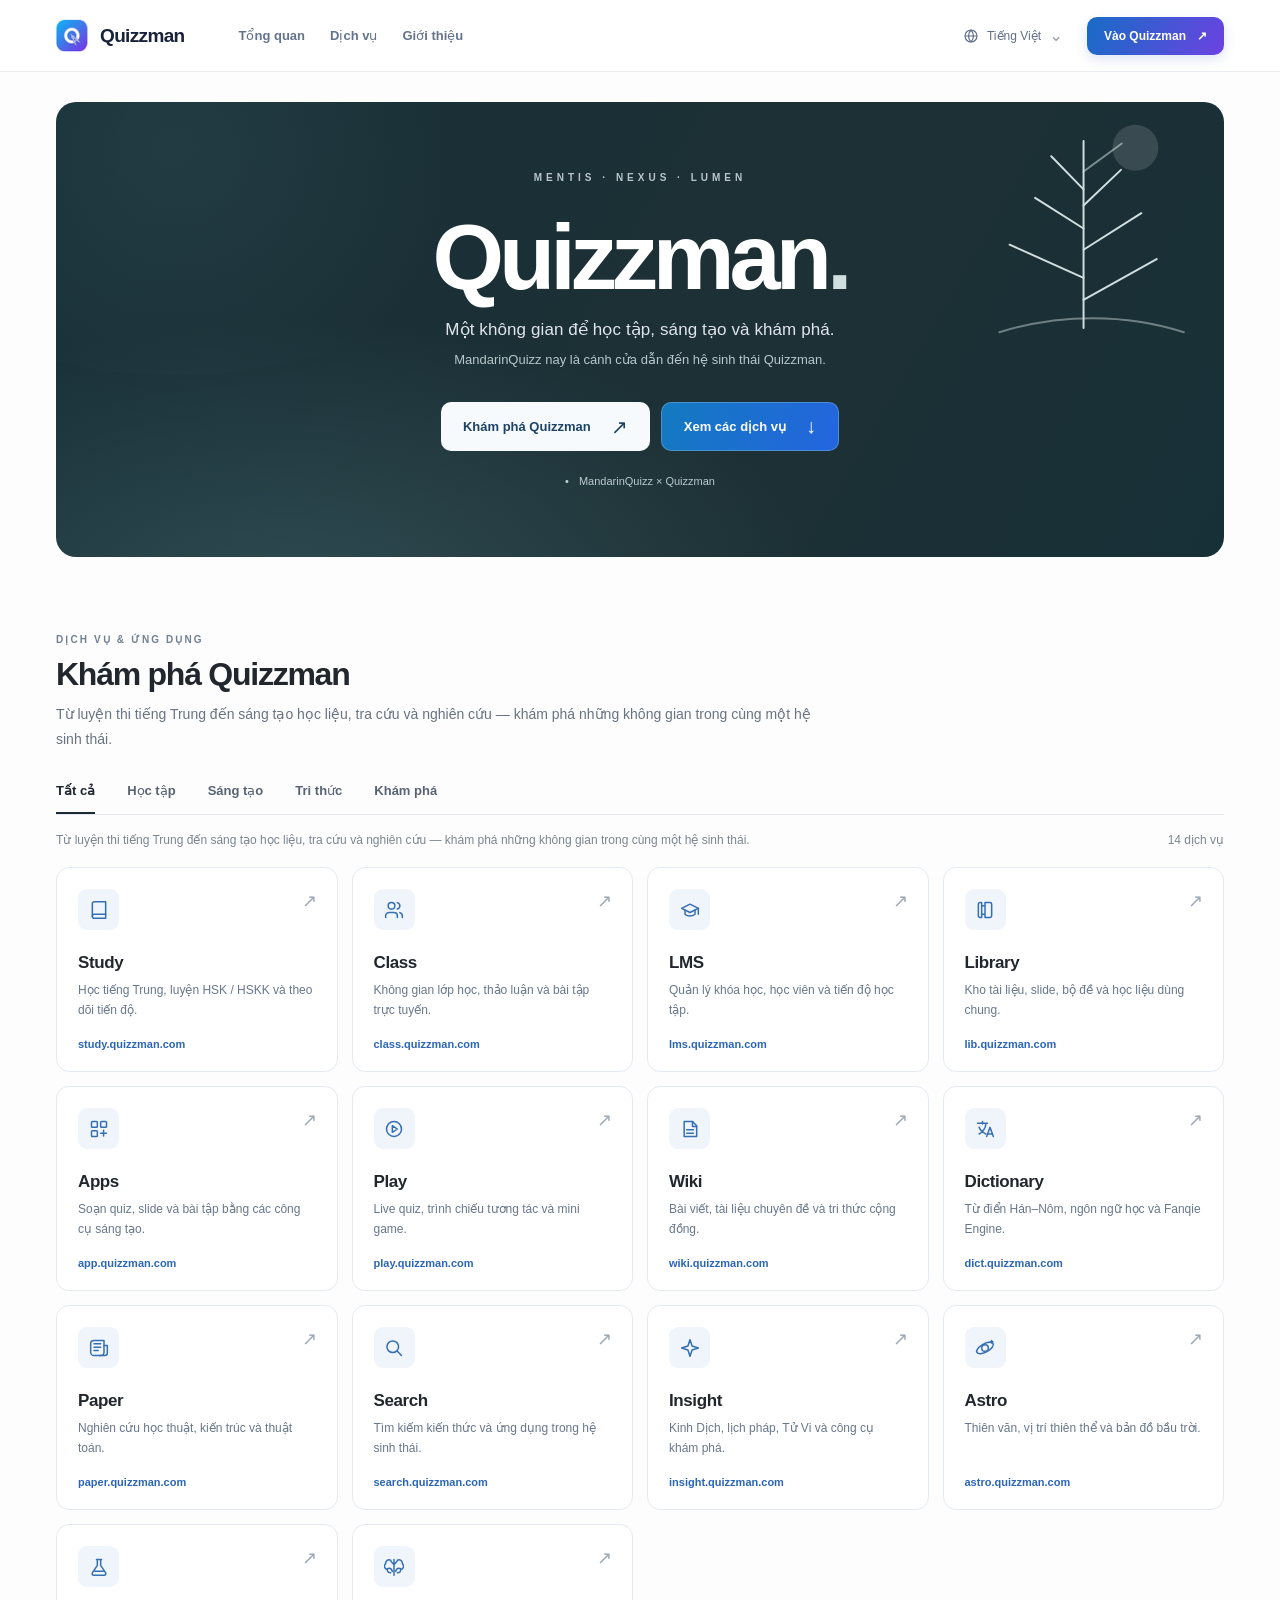
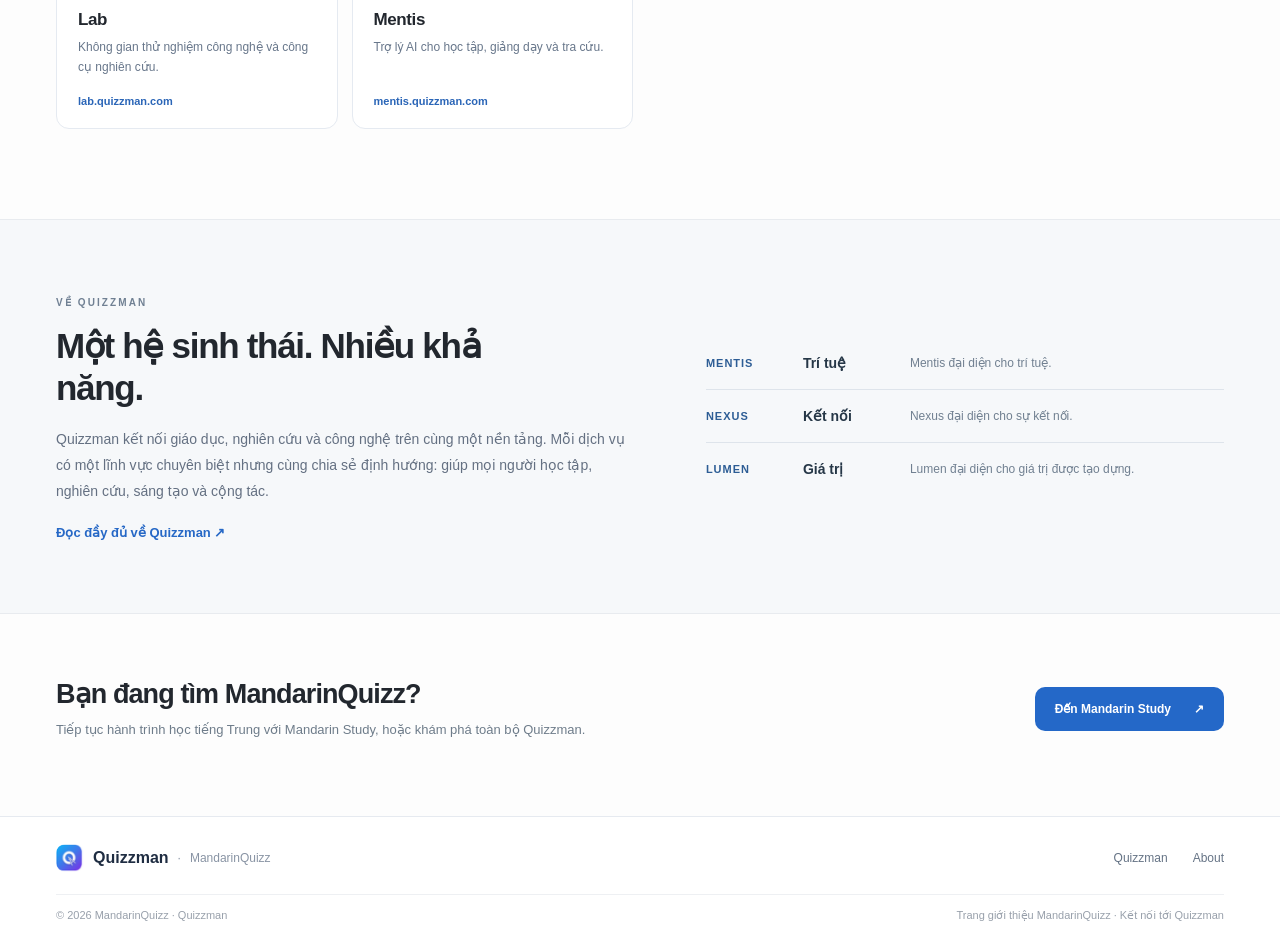
==== index.html @ b606c8c5 "Initial commit: MandarinQuizz portal source" ====
<!doctype html>
<html lang="vi">
<head>
<meta charset="utf-8">
<meta name="viewport" content="width=device-width,initial-scale=1">
<meta name="theme-color" content="#ffffff">
<title>MandarinQuizz — Quizzman | Khám phá Quizzman</title><meta name="description" content="Khám phá Quizzman: hệ sinh thái công nghệ giáo dục, học tiếng Trung, sáng tạo học liệu, công cụ lớp học và nghiên cứu tri thức.">
<link rel="canonical" href="https://mandarinquizz.com/">
<link rel="alternate" hreflang="vi" href="https://mandarinquizz.com/">
<link rel="alternate" hreflang="en" href="https://mandarinquizz.com/en/">
<link rel="alternate" hreflang="zh-CN" href="https://mandarinquizz.com/zh-cn/">
<link rel="alternate" hreflang="zh-TW" href="https://mandarinquizz.com/zh-tw/">
<link rel="alternate" hreflang="ja" href="https://mandarinquizz.com/ja/">
<link rel="alternate" hreflang="ko" href="https://mandarinquizz.com/ko/">
<link rel="alternate" hreflang="x-default" href="https://mandarinquizz.com/">
<link rel="icon" href="/assets/quizzman-logo.png" type="image/png"><link rel="apple-touch-icon" href="/assets/quizzman-logo.png">
<link rel="stylesheet" href="/assets/style.css">
<meta property="og:type" content="website"><meta property="og:site_name" content="MandarinQuizz"><meta property="og:title" content="MandarinQuizz — Quizzman | Khám phá Quizzman"><meta property="og:description" content="Khám phá Quizzman: hệ sinh thái công nghệ giáo dục, học tiếng Trung, sáng tạo học liệu, công cụ lớp học và nghiên cứu tri thức."><meta property="og:url" content="https://mandarinquizz.com/"><meta property="og:image" content="https://mandarinquizz.com/assets/og-cover.png"><meta name="twitter:card" content="summary_large_image">
<script type="application/ld+json">{"@context":"https://schema.org","@type":"WebPage","name":"MandarinQuizz — Quizzman | Khám phá Quizzman","description":"Khám phá Quizzman: hệ sinh thái công nghệ giáo dục, học tiếng Trung, sáng tạo học liệu, công cụ lớp học và nghiên cứu tri thức.","url":"https://mandarinquizz.com/","about":{"@type":"Organization","name":"Quizzman","url":"https://quizzman.com/"}}</script>
</head>
<body id="top">
<a class="skip" href="#main">Chuyển đến nội dung</a>
<header class="site-header"><div class="container navrow">
<a class="brand" href="https://quizzman.com/" aria-label="Quizzman"><img src="/assets/quizzman-logo.png" width="34" height="34" alt=""><strong>Quizzman</strong></a>
<nav class="main-nav" aria-label="Primary"><a href="#top">Tổng quan</a><a href="#services">Dịch vụ</a><a href="#about">Giới thiệu</a></nav>
<div class="navtools"><details class="language"><summary aria-label="Chọn ngôn ngữ"><svg viewBox="0 0 24 24" width="16" height="16" fill="none" stroke="currentColor" stroke-width="1.8" aria-hidden="true"><circle cx="12" cy="12" r="9"/><path d="M3 12h18M12 3c5 5 5 13 0 18M12 3c-5 5-5 13 0 18"/></svg><span>Tiếng Việt</span><i>⌄</i></summary><div class="language-menu"><a href="/" lang="vi" aria-current="page">Tiếng Việt</a><a href="/en/" lang="en">English</a><a href="/zh-cn/" lang="zh-CN">简体中文</a><a href="/zh-tw/" lang="zh-TW">繁體中文</a><a href="/ja/" lang="ja">日本語</a><a href="/ko/" lang="ko">한국어</a></div></details>
<a class="nav-cta" href="https://quizzman.com/">Vào Quizzman <span aria-hidden="true">↗</span></a></div></div></header>
<main id="main"><div class="container"><section class="hero" aria-labelledby="hero-title">
<svg class="tree" viewBox="0 0 250 300" fill="none" xmlns="http://www.w3.org/2000/svg" aria-hidden="true"><circle cx="179" cy="35" r="27" fill="white" fill-opacity=".14"/><g stroke="#d9e6e7" stroke-width="2.3" stroke-linecap="round" stroke-linejoin="round"><path d="M118 247V27"/><path d="M118 84 80 45M118 103 162 61M118 130 61 94M118 155 186 112M118 188 31 149M118 214 204 166"/><path d="M118 63 163 30" opacity=".55"/><path d="M19 252c71-22 149-22 217 0" opacity=".46"/></g></svg><div class="hero-center"><div class="hero-kicker">MENTIS · NEXUS · LUMEN</div><h1 id="hero-title">Quizzman<span>.</span></h1><p class="hero-lead">Một không gian để học tập, sáng tạo và khám phá.</p><p class="hero-origin">MandarinQuizz nay là cánh cửa dẫn đến hệ sinh thái Quizzman.</p><div class="hero-actions"><a class="hero-button hero-button-light" href="https://quizzman.com/">Khám phá Quizzman <span>↗</span></a><a class="hero-button hero-button-blue" href="#services">Xem các dịch vụ <span>↓</span></a></div><div class="hero-caption"><span>•</span> MandarinQuizz × Quizzman</div></div></section></div>
<section class="services-section container" id="services"><div class="section-heading"><span class="overline">DỊCH VỤ &amp; ỨNG DỤNG</span><h2>Khám phá Quizzman</h2><p>Từ luyện thi tiếng Trung đến sáng tạo học liệu, tra cứu và nghiên cứu — khám phá những không gian trong cùng một hệ sinh thái.</p></div><div class="filterbar" role="group" aria-label="Filter services"><button type="button" class="filter" data-filter="-1" aria-pressed="true">Tất cả</button><button type="button" class="filter" data-filter="0" aria-pressed="false">Học tập</button><button type="button" class="filter" data-filter="1" aria-pressed="false">Sáng tạo</button><button type="button" class="filter" data-filter="2" aria-pressed="false">Tri thức</button><button type="button" class="filter" data-filter="3" aria-pressed="false">Khám phá</button></div><div class="service-meta"><span id="filter-note">Từ luyện thi tiếng Trung đến sáng tạo học liệu, tra cứu và nghiên cứu — khám phá những không gian trong cùng một hệ sinh thái.</span><span id="service-count">14 dịch vụ</span></div><div class="service-grid"><a class="service-card" data-group="0" href="https://study.quizzman.com/" target="_blank" rel="noopener noreferrer"><span class="card-icon"><svg viewBox="0 0 24 24" fill="none" stroke="currentColor" stroke-width="1.8" stroke-linecap="round" stroke-linejoin="round" aria-hidden="true"><path d="M4 19.5A2.5 2.5 0 016.5 17H20"/><path d="M6.5 2H20v20H6.5A2.5 2.5 0 014 19.5v-15A2.5 2.5 0 016.5 2z"/></svg></span><span class="card-arrow" aria-hidden="true">↗</span><strong>Study</strong><p>Học tiếng Trung, luyện HSK / HSKK và theo dõi tiến độ.</p><span class="card-domain">study.quizzman.com</span></a><a class="service-card" data-group="0" href="https://class.quizzman.com/" target="_blank" rel="noopener noreferrer"><span class="card-icon"><svg viewBox="0 0 24 24" fill="none" stroke="currentColor" stroke-width="1.8" stroke-linecap="round" stroke-linejoin="round" aria-hidden="true"><path d="M16 21v-2a4 4 0 00-4-4H6a4 4 0 00-4 4v2"/><circle cx="9" cy="7" r="4"/><path d="M22 21v-2a4 4 0 00-3-3.87M16 3.13a4 4 0 010 7.75"/></svg></span><span class="card-arrow" aria-hidden="true">↗</span><strong>Class</strong><p>Không gian lớp học, thảo luận và bài tập trực tuyến.</p><span class="card-domain">class.quizzman.com</span></a><a class="service-card" data-group="0" href="https://lms.quizzman.com/" target="_blank" rel="noopener noreferrer"><span class="card-icon"><svg viewBox="0 0 24 24" fill="none" stroke="currentColor" stroke-width="1.8" stroke-linecap="round" stroke-linejoin="round" aria-hidden="true"><path d="m2 10 10-5 10 5-10 5-10-5z"/><path d="M6 12v5c3 3 9 3 12 0v-5M22 10v7"/></svg></span><span class="card-arrow" aria-hidden="true">↗</span><strong>LMS</strong><p>Quản lý khóa học, học viên và tiến độ học tập.</p><span class="card-domain">lms.quizzman.com</span></a><a class="service-card" data-group="0" href="https://lib.quizzman.com/" target="_blank" rel="noopener noreferrer"><span class="card-icon"><svg viewBox="0 0 24 24" fill="none" stroke="currentColor" stroke-width="1.8" stroke-linecap="round" stroke-linejoin="round" aria-hidden="true"><path d="M4 19V5a2 2 0 012-2h2v18H6a2 2 0 01-2-2zM12 3h6a2 2 0 012 2v14a2 2 0 01-2 2h-6V3zM8 7h4M8 17h4"/></svg></span><span class="card-arrow" aria-hidden="true">↗</span><strong>Library</strong><p>Kho tài liệu, slide, bộ đề và học liệu dùng chung.</p><span class="card-domain">lib.quizzman.com</span></a><a class="service-card" data-group="1" href="https://app.quizzman.com/" target="_blank" rel="noopener noreferrer"><span class="card-icon"><svg viewBox="0 0 24 24" fill="none" stroke="currentColor" stroke-width="1.8" stroke-linecap="round" stroke-linejoin="round" aria-hidden="true"><rect x="3" y="3" width="7" height="7" rx="1"/><rect x="14" y="3" width="7" height="7" rx="1"/><rect x="3" y="14" width="7" height="7" rx="1"/><path d="M14 17h7m-3.5-3.5v7"/></svg></span><span class="card-arrow" aria-hidden="true">↗</span><strong>Apps</strong><p>Soạn quiz, slide và bài tập bằng các công cụ sáng tạo.</p><span class="card-domain">app.quizzman.com</span></a><a class="service-card" data-group="1" href="https://play.quizzman.com/" target="_blank" rel="noopener noreferrer"><span class="card-icon"><svg viewBox="0 0 24 24" fill="none" stroke="currentColor" stroke-width="1.8" stroke-linecap="round" stroke-linejoin="round" aria-hidden="true"><circle cx="12" cy="12" r="9"/><path d="m10 8 6 4-6 4V8z"/></svg></span><span class="card-arrow" aria-hidden="true">↗</span><strong>Play</strong><p>Live quiz, trình chiếu tương tác và mini game.</p><span class="card-domain">play.quizzman.com</span></a><a class="service-card" data-group="2" href="https://wiki.quizzman.com/" target="_blank" rel="noopener noreferrer"><span class="card-icon"><svg viewBox="0 0 24 24" fill="none" stroke="currentColor" stroke-width="1.8" stroke-linecap="round" stroke-linejoin="round" aria-hidden="true"><path d="M5 3h10l5 5v13H5z"/><path d="M15 3v6h5M8 13h8M8 17h8"/></svg></span><span class="card-arrow" aria-hidden="true">↗</span><strong>Wiki</strong><p>Bài viết, tài liệu chuyên đề và tri thức cộng đồng.</p><span class="card-domain">wiki.quizzman.com</span></a><a class="service-card" data-group="2" href="https://dict.quizzman.com/" target="_blank" rel="noopener noreferrer"><span class="card-icon"><svg viewBox="0 0 24 24" fill="none" stroke="currentColor" stroke-width="1.8" stroke-linecap="round" stroke-linejoin="round" aria-hidden="true"><path d="M3 5h12M9 3v3m4 0c-.4 5-3 9-8 12M5 10c1 3 4 6 8 8M14 21l4-11 4 11m-7-3h6"/></svg></span><span class="card-arrow" aria-hidden="true">↗</span><strong>Dictionary</strong><p>Từ điển Hán–Nôm, ngôn ngữ học và Fanqie Engine.</p><span class="card-domain">dict.quizzman.com</span></a><a class="service-card" data-group="2" href="https://paper.quizzman.com/" target="_blank" rel="noopener noreferrer"><span class="card-icon"><svg viewBox="0 0 24 24" fill="none" stroke="currentColor" stroke-width="1.8" stroke-linecap="round" stroke-linejoin="round" aria-hidden="true"><path d="M6 3h12v14a4 4 0 01-4 4H6a4 4 0 01-4-4V7a4 4 0 014-4z"/><path d="M6 7h8M6 11h8M6 15h5M18 9h4v9a3 3 0 01-3 3h-6"/></svg></span><span class="card-arrow" aria-hidden="true">↗</span><strong>Paper</strong><p>Nghiên cứu học thuật, kiến trúc và thuật toán.</p><span class="card-domain">paper.quizzman.com</span></a><a class="service-card" data-group="2" href="https://search.quizzman.com/" target="_blank" rel="noopener noreferrer"><span class="card-icon"><svg viewBox="0 0 24 24" fill="none" stroke="currentColor" stroke-width="1.8" stroke-linecap="round" stroke-linejoin="round" aria-hidden="true"><circle cx="10.5" cy="10.5" r="7"/><path d="m16 16 5 5"/></svg></span><span class="card-arrow" aria-hidden="true">↗</span><strong>Search</strong><p>Tìm kiếm kiến thức và ứng dụng trong hệ sinh thái.</p><span class="card-domain">search.quizzman.com</span></a><a class="service-card" data-group="3" href="https://insight.quizzman.com/" target="_blank" rel="noopener noreferrer"><span class="card-icon"><svg viewBox="0 0 24 24" fill="none" stroke="currentColor" stroke-width="1.8" stroke-linecap="round" stroke-linejoin="round" aria-hidden="true"><path d="M12 2 9.5 9.5 2 12l7.5 2.5L12 22l2.5-7.5L22 12l-7.5-2.5L12 2z"/></svg></span><span class="card-arrow" aria-hidden="true">↗</span><strong>Insight</strong><p>Kinh Dịch, lịch pháp, Tử Vi và công cụ khám phá.</p><span class="card-domain">insight.quizzman.com</span></a><a class="service-card" data-group="3" href="https://astro.quizzman.com/" target="_blank" rel="noopener noreferrer"><span class="card-icon"><svg viewBox="0 0 24 24" fill="none" stroke="currentColor" stroke-width="1.8" stroke-linecap="round" stroke-linejoin="round" aria-hidden="true"><circle cx="12" cy="12" r="4"/><ellipse cx="12" cy="12" rx="11" ry="5" transform="rotate(-28 12 12)"/><path d="M20 3v3M18.5 4.5h3"/></svg></span><span class="card-arrow" aria-hidden="true">↗</span><strong>Astro</strong><p>Thiên văn, vị trí thiên thể và bản đồ bầu trời.</p><span class="card-domain">astro.quizzman.com</span></a><a class="service-card" data-group="3" href="https://lab.quizzman.com/" target="_blank" rel="noopener noreferrer"><span class="card-icon"><svg viewBox="0 0 24 24" fill="none" stroke="currentColor" stroke-width="1.8" stroke-linecap="round" stroke-linejoin="round" aria-hidden="true"><path d="M9 3h6m-5 0v7l-6 9a2 2 0 001.7 3h12.6a2 2 0 001.7-3l-6-9V3M7 17h10"/></svg></span><span class="card-arrow" aria-hidden="true">↗</span><strong>Lab</strong><p>Không gian thử nghiệm công nghệ và công cụ nghiên cứu.</p><span class="card-domain">lab.quizzman.com</span></a><a class="service-card" data-group="3" href="https://mentis.quizzman.com/" target="_blank" rel="noopener noreferrer"><span class="card-icon"><svg viewBox="0 0 24 24" fill="none" stroke="currentColor" stroke-width="1.8" stroke-linecap="round" stroke-linejoin="round" aria-hidden="true"><path d="M12 18v4M8 4a4 4 0 00-6 4 4 4 0 002 7 4 4 0 004 4M16 4a4 4 0 016 4 4 4 0 01-2 7 4 4 0 01-4 4M12 3v15M8 4c0 3 4 3 4 6m4-6c0 3-4 3-4 6M4 14c3-1 5 0 6 3m10-3c-3-1-5 0-6 3"/></svg></span><span class="card-arrow" aria-hidden="true">↗</span><strong>Mentis</strong><p>Trợ lý AI cho học tập, giảng dạy và tra cứu.</p><span class="card-domain">mentis.quizzman.com</span></a></div></section>
<section class="about-section" id="about"><div class="container about-grid"><div class="about-copy"><span class="overline">VỀ QUIZZMAN</span><h2>Một hệ sinh thái. Nhiều khả năng.</h2><p>Quizzman kết nối giáo dục, nghiên cứu và công nghệ trên cùng một nền tảng. Mỗi dịch vụ có một lĩnh vực chuyên biệt nhưng cùng chia sẻ định hướng: giúp mọi người học tập, nghiên cứu, sáng tạo và cộng tác.</p><a class="text-link" href="https://quizzman.com/about">Đọc đầy đủ về Quizzman<span aria-hidden="true"> ↗</span></a></div><div class="values"><div class="value"><b>MENTIS</b><span>Trí tuệ</span><small>Mentis đại diện cho trí tuệ.</small></div><div class="value"><b>NEXUS</b><span>Kết nối</span><small>Nexus đại diện cho sự kết nối.</small></div><div class="value"><b>LUMEN</b><span>Giá trị</span><small>Lumen đại diện cho giá trị được tạo dựng.</small></div></div></div></section>
<section class="closing container"><div><h2>Bạn đang tìm MandarinQuizz?</h2><p>Tiếp tục hành trình học tiếng Trung với Mandarin Study, hoặc khám phá toàn bộ Quizzman.</p></div><a href="https://study.quizzman.com/" class="study-btn">Đến Mandarin Study <span aria-hidden="true">↗</span></a></section>
</main><footer class="footer"><div class="container footer-row"><div class="footer-brand"><img src="/assets/quizzman-logo.png" alt="" width="28" height="28"><strong>Quizzman</strong><span>·</span><span>MandarinQuizz</span></div><div class="footer-links"><a href="https://quizzman.com/">Quizzman</a><a href="https://quizzman.com/about">About</a></div></div><div class="container footbottom">© 2026 MandarinQuizz · Quizzman <span>Trang giới thiệu MandarinQuizz · Kết nối tới Quizzman</span></div></footer>
<script src="/assets/main.js" defer></script>
</body></html>
---- assets/style.css ----
:root{--ink:#22272e;--mute:#6f7785;--blue:#2568da;--line:#e5e9ef;--page:#fdfdfd;--soft:#f4f7fa}*{box-sizing:border-box}html{scroll-behavior:smooth;scroll-padding-top:92px}body{font-family:Inter,-apple-system,BlinkMacSystemFont,"Segoe UI","Noto Sans",Arial,sans-serif;background:var(--page);color:var(--ink);margin:0;-webkit-font-smoothing:antialiased}a{color:inherit;text-decoration:none}button{font:inherit}.container{width:min(1168px,calc(100% - 52px));margin-inline:auto}a:focus-visible,button:focus-visible,summary:focus-visible{outline:3px solid #73a4f3;outline-offset:3px}.skip{position:absolute;top:-100px;left:12px;background:#fff;padding:12px;border:1px solid var(--line);z-index:100}.skip:focus{top:12px}
.site-header{height:72px;background:rgba(255,255,255,.97);border-bottom:1px solid #e8ebf0;position:sticky;top:0;z-index:40;backdrop-filter:blur(12px)}.navrow{height:100%;display:flex;align-items:center;gap:28px}.brand{display:inline-flex;align-items:center;gap:10px;flex-shrink:0}.brand img,.footer-brand img{display:block;border-radius:9px}.brand strong{font-size:19px;letter-spacing:-.65px;font-weight:780;color:#182238}.main-nav{display:flex;align-items:center;gap:25px;margin-left:26px;flex:1}.main-nav a{font-size:13px;color:#64748b;font-weight:550;transition:color .2s}.main-nav a:hover{color:#215cc4}.navtools{display:flex;align-items:center;gap:15px}.language{position:relative}.language summary{list-style:none;cursor:pointer;display:flex;gap:8px;align-items:center;color:#627087;font-size:12px;padding:9px 9px;border-radius:8px}.language summary::-webkit-details-marker{display:none}.language summary:hover{background:#f3f6fa}.language summary i{font-size:17px;font-style:normal;color:#9ba3b0;line-height:1}.language-menu{position:absolute;z-index:20;right:0;top:39px;width:175px;padding:5px;border:1px solid var(--line);border-radius:12px;box-shadow:0 14px 38px #1e293b20;background:#fff}.language-menu a{display:block;font-size:13px;padding:10px 11px;border-radius:8px}.language-menu a:hover,.language-menu a[aria-current=page]{background:#edf3ff;color:#2458c9}.nav-cta{display:inline-flex;align-items:center;gap:11px;background:linear-gradient(115deg,#176cc6,#6c42e1);color:white;border-radius:10px;font-size:12px;font-weight:700;padding:12px 17px;box-shadow:0 4px 12px #4e71ca30}.nav-cta:hover{filter:brightness(1.08)}
.hero{position:relative;margin-top:30px;border-radius:20px;min-height:455px;background:radial-gradient(ellipse at 20% 110%,#40646a87,transparent 40%),linear-gradient(120deg,#183038,#1d3035 62%,#173037);overflow:hidden;color:white;display:flex;justify-content:center;text-align:center;align-items:center}.hero:before{content:"";position:absolute;left:-20%;top:-40%;width:60%;height:100%;border-radius:50%;background:radial-gradient(circle,#62898e20,transparent 67%);pointer-events:none}.hero-center{position:relative;z-index:2;padding:30px 35px;max-width:820px;width:100%}.hero-kicker{font-size:10px;letter-spacing:4px;font-weight:800;color:#b8c6cc}.hero h1{font-size:clamp(64px,7.5vw,92px);line-height:1.08;font-weight:840;letter-spacing:-5px;margin:25px 0 12px;color:white}.hero h1 span{color:#d2dfe1}.hero-lead{font-size:17px;font-weight:500;color:#e1e4eb;margin:0 0 9px;letter-spacing:.1px}.hero-origin{font-size:13px;color:#b8c8cd;line-height:1.7;margin:0}.hero-actions{display:flex;align-items:center;justify-content:center;gap:11px;margin-top:31px}.hero-button{min-height:49px;padding:0 22px;display:inline-flex;gap:20px;align-items:center;justify-content:space-between;border-radius:10px;font-size:13px;font-weight:740;transition:transform .2s,filter .2s}.hero-button:hover{transform:translateY(-2px)}.hero-button-light{background:#f7fafc;color:#1c4365}.hero-button-blue{background:linear-gradient(110deg,#137ac0,#2464df);color:#fff;border:1px solid #76b2de80}.hero-button span{font-size:20px;font-weight:350}.hero-caption{margin-top:24px;font-size:11px;color:#bbcbcf}.hero-caption span{margin-right:7px;color:#b7d5d8}.tree{position:absolute;right:27px;top:16px;height:255px;width:215px;z-index:1;opacity:.96}
.services-section{padding-top:72px;padding-bottom:90px}.section-heading .overline,.about-copy .overline{font-size:10px;letter-spacing:2.1px;color:#708093;font-weight:770}.section-heading h2{font-size:32px;letter-spacing:-1.25px;margin:9px 0 9px;font-weight:760}.section-heading p{color:#687381;font-size:14px;line-height:1.75;margin:0;max-width:760px}.filterbar{display:flex;gap:32px;align-items:center;overflow-x:auto;border-bottom:1px solid var(--line);margin-top:32px;white-space:nowrap;scrollbar-width:thin}.filter{border:0;background:none;cursor:pointer;color:#586374;padding:0 0 16px;font-size:13px;font-weight:560;position:relative}.filter:hover{color:#152b42}.filter[aria-pressed=true]{color:#1e2530;font-weight:740}.filter[aria-pressed=true]:after{content:"";height:2px;background:#1c2937;position:absolute;left:0;right:0;bottom:0}.service-meta{display:flex;justify-content:space-between;gap:24px;margin:18px 0 20px;color:#7b8592;font-size:12px}.service-meta span:last-child{white-space:nowrap}.service-grid{display:grid;grid-template-columns:repeat(4,minmax(0,1fr));gap:14px}.service-card{min-width:0;min-height:205px;padding:21px;border:1px solid #e5eaf1;background:#fff;border-radius:13px;position:relative;display:flex;align-items:flex-start;flex-direction:column;transition:box-shadow .2s,transform .2s,border-color .2s}.service-card[hidden]{display:none}.service-card:hover{transform:translateY(-3px);border-color:#c2d7f1;box-shadow:0 8px 28px #102b4610}.card-icon{background:#f0f4fb;color:#346fb4;border-radius:9px;width:41px;height:41px;display:grid;place-items:center}.card-icon svg{width:20px;height:20px}.card-arrow{position:absolute;right:20px;top:22px;color:#9da9b6;font-size:18px}.service-card strong{font-size:17px;letter-spacing:-.4px;margin-top:23px;font-weight:740}.service-card p{font-size:12px;color:#68778b;line-height:1.7;margin:7px 0 14px;flex:1}.card-domain{font-size:11px;font-weight:600;color:#2a65b7;overflow-wrap:anywhere}
.about-section{background:#f6f8fa;border-block:1px solid #e8ebef;padding:72px 0}.about-grid{display:grid;grid-template-columns:1.1fr 1fr;gap:80px;align-items:center}.about-copy h2{font-size:35px;letter-spacing:-1.3px;max-width:480px;line-height:1.2;margin:15px 0 18px}.about-copy p{font-size:14px;color:#647082;line-height:1.85;max-width:620px;margin:0}.text-link{display:inline-block;margin-top:20px;font-weight:740;font-size:13px;color:#2668c6}.text-link:hover{text-decoration:underline}.values{display:grid;gap:0}.value{display:grid;grid-template-columns:85px 95px 1fr;align-items:center;gap:12px;border-bottom:1px solid #dee4eb;padding:17px 0}.value:last-child{border:0}.value b{color:#2d5d95;font-size:11px;letter-spacing:1px}.value span{font-size:14px;font-weight:710;color:#263747}.value small{font-size:12px;color:#718091;line-height:1.5}
.closing{display:flex;align-items:center;justify-content:space-between;gap:30px;padding-block:64px 75px}.closing h2{font-size:27px;margin:0 0 8px;letter-spacing:-.9px}.closing p{font-size:13px;color:#6e7c8a;margin:0;line-height:1.8}.study-btn{background:#2468c8;color:#fff;border-radius:10px;display:flex;align-items:center;gap:23px;padding:15px 20px;font-size:12px;font-weight:720;white-space:nowrap}.study-btn:hover{background:#1455ac}.footer{border-top:1px solid #e6eaf0;background:#fff}.footer-row{padding-top:27px;padding-bottom:22px;display:flex;justify-content:space-between;align-items:center}.footer-brand{display:flex;align-items:center;gap:9px;font-size:12px;color:#8994a4}.footer-brand strong{color:#1f2d42;font-size:16px}.footer-links{display:flex;gap:25px;font-size:12px;color:#657385}.footer-links a:hover{color:#2769ce}.footbottom{padding:14px 0 21px;border-top:1px solid #eef0f3;display:flex;justify-content:space-between;gap:20px;color:#98a0ab;font-size:11px}
@media(max-width:950px){.main-nav{margin-left:0;gap:13px}.about-grid{gap:35px}.service-grid{grid-template-columns:repeat(3,minmax(0,1fr))}.tree{right:-28px;opacity:.55}}
@media(max-width:700px){.container{width:calc(100% - 32px)}.site-header{height:64px}.navrow{gap:11px}.main-nav{display:none}.navtools{margin-left:auto;gap:7px}.nav-cta{font-size:11px;padding:11px 13px}.language summary{padding:6px}.language summary span{display:none}.brand strong{font-size:17px}.brand img{width:30px;height:30px}.hero{margin-top:18px;border-radius:15px;min-height:400px}.hero-center{padding:36px 18px}.hero h1{font-size:clamp(53px,11vw,75px);letter-spacing:-3px;margin:25px 0 15px}.hero-kicker{font-size:9px;letter-spacing:2.6px}.hero-lead{font-size:15px}.hero-origin{font-size:12px;max-width:355px;margin:0 auto}.hero-actions{gap:9px;margin-top:26px}.hero-button{padding:0 13px;font-size:11px;gap:10px;min-height:45px}.tree{right:-50px;top:16px;height:200px;opacity:.12}.services-section{padding-top:52px;padding-bottom:68px}.section-heading h2{font-size:28px}.section-heading p{font-size:13px}.filterbar{gap:24px;margin-top:25px}.service-grid{grid-template-columns:repeat(2,minmax(0,1fr));gap:10px}.service-card{min-height:207px;padding:15px}.card-icon{width:35px;height:35px}.service-card strong{font-size:15px;margin-top:21px}.service-card p{font-size:11px}.card-domain{font-size:10px}.service-meta{font-size:11px}.service-meta span:first-child{display:none}.about-section{padding:55px 0}.about-grid{grid-template-columns:1fr;gap:26px}.about-copy h2{font-size:29px}.value{grid-template-columns:74px 75px 1fr;gap:7px}.value small{font-size:11px}.closing{padding-block:51px;align-items:flex-start;flex-direction:column;gap:22px}.closing h2{font-size:24px}.footer-row,.footbottom{align-items:flex-start;flex-direction:column;gap:17px}.footbottom{gap:5px}}
@media(max-width:390px){.container{width:calc(100% - 24px)}.nav-cta{padding:10px}.brand{gap:6px}.hero h1{font-size:51px}.hero-button{padding-inline:10px}.service-card{padding:12px}.value{grid-template-columns:62px 70px 1fr}.value b{font-size:9px}.value span{font-size:12px}}
@media(prefers-reduced-motion:reduce){html{scroll-behavior:auto}*,*:before,*:after{transition:none!important}}
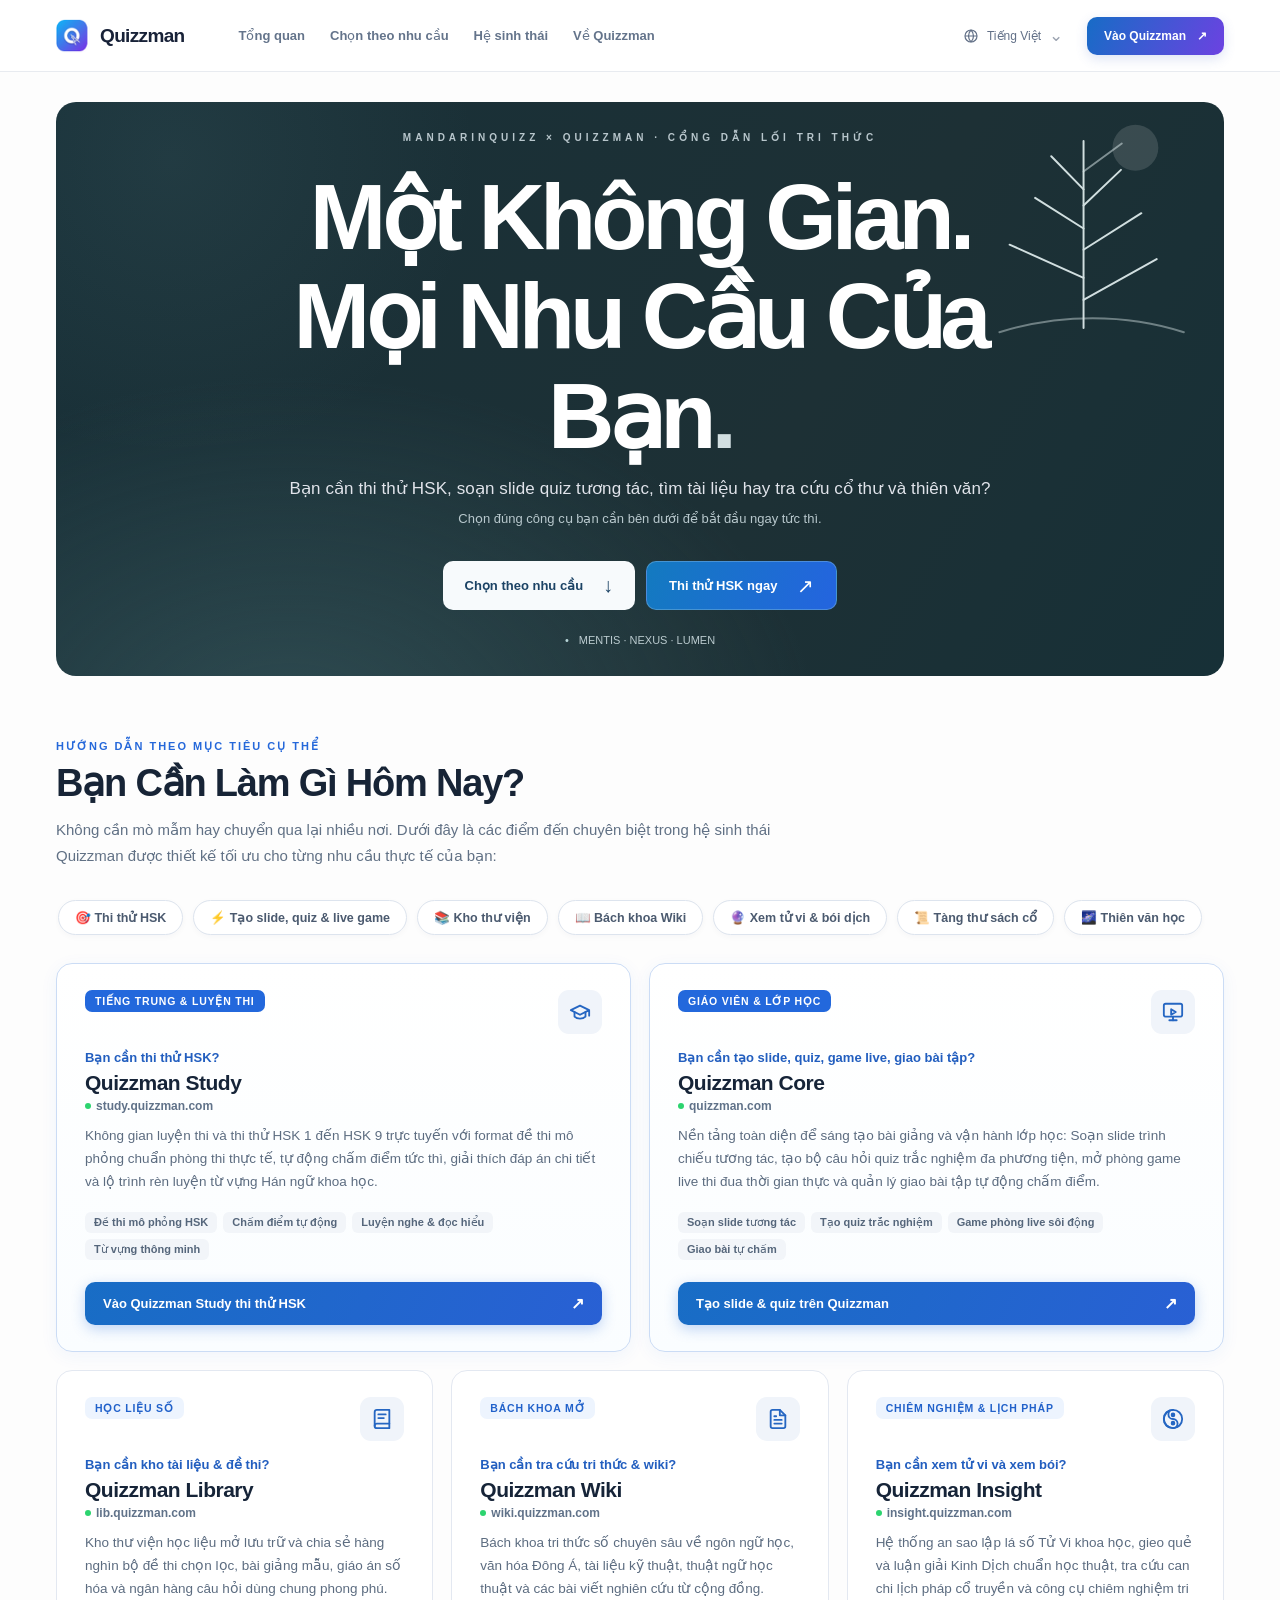
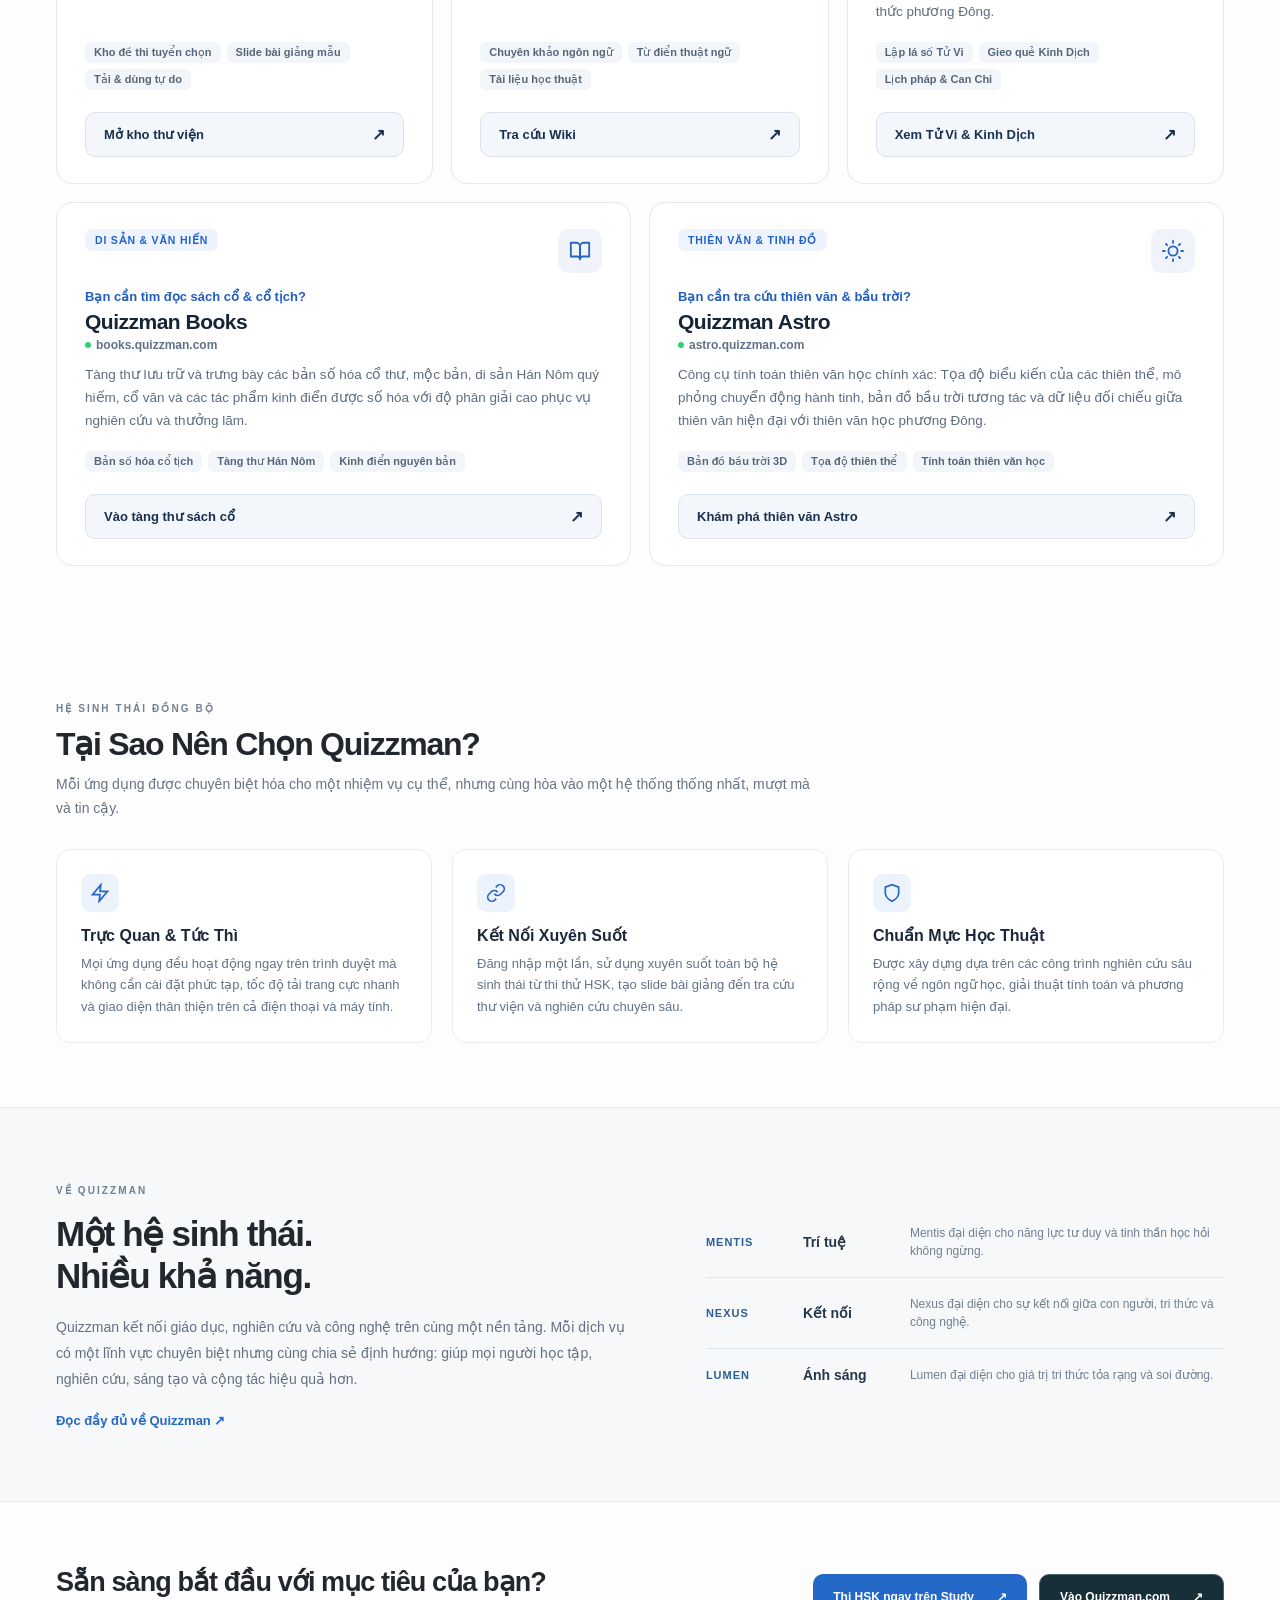
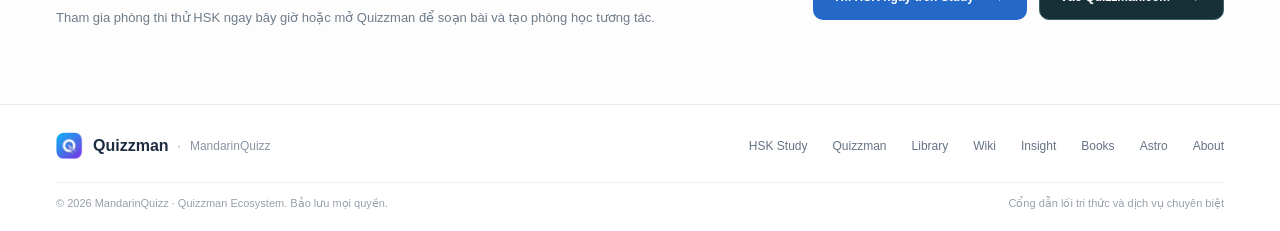
==== commit 6feac740: "Redesign index.html into an intent-oriented landing page for Quizzman ecosystem" ====
--- a/index.html
+++ b/index.html
@@ -4,7 +4,8 @@
 <meta charset="utf-8">
 <meta name="viewport" content="width=device-width,initial-scale=1">
 <meta name="theme-color" content="#ffffff">
-<title>MandarinQuizz — Quizzman | Khám phá Quizzman</title><meta name="description" content="Khám phá Quizzman: hệ sinh thái công nghệ giáo dục, học tiếng Trung, sáng tạo học liệu, công cụ lớp học và nghiên cứu tri thức.">
+<title>MandarinQuizz × Quizzman — Cổng Dịch Vụ & Luyện Thi Tri Thức</title>
+<meta name="description" content="MandarinQuizz đồng hành cùng hệ sinh thái Quizzman: Luyện thi thử HSK, tạo slide và quiz tương tác, game phòng live, kho thư viện học liệu, wiki, xem tử vi và bói dịch, sách cổ và thiên văn.">
 <link rel="canonical" href="https://mandarinquizz.com/">
 <link rel="alternate" hreflang="vi" href="https://mandarinquizz.com/">
 <link rel="alternate" hreflang="en" href="https://mandarinquizz.com/en/">
@@ -13,23 +14,442 @@
 <link rel="alternate" hreflang="ja" href="https://mandarinquizz.com/ja/">
 <link rel="alternate" hreflang="ko" href="https://mandarinquizz.com/ko/">
 <link rel="alternate" hreflang="x-default" href="https://mandarinquizz.com/">
-<link rel="icon" href="/assets/quizzman-logo.png" type="image/png"><link rel="apple-touch-icon" href="/assets/quizzman-logo.png">
+<link rel="icon" href="/assets/quizzman-logo.png" type="image/png">
+<link rel="apple-touch-icon" href="/assets/quizzman-logo.png">
 <link rel="stylesheet" href="/assets/style.css">
-<meta property="og:type" content="website"><meta property="og:site_name" content="MandarinQuizz"><meta property="og:title" content="MandarinQuizz — Quizzman | Khám phá Quizzman"><meta property="og:description" content="Khám phá Quizzman: hệ sinh thái công nghệ giáo dục, học tiếng Trung, sáng tạo học liệu, công cụ lớp học và nghiên cứu tri thức."><meta property="og:url" content="https://mandarinquizz.com/"><meta property="og:image" content="https://mandarinquizz.com/assets/og-cover.png"><meta name="twitter:card" content="summary_large_image">
-<script type="application/ld+json">{"@context":"https://schema.org","@type":"WebPage","name":"MandarinQuizz — Quizzman | Khám phá Quizzman","description":"Khám phá Quizzman: hệ sinh thái công nghệ giáo dục, học tiếng Trung, sáng tạo học liệu, công cụ lớp học và nghiên cứu tri thức.","url":"https://mandarinquizz.com/","about":{"@type":"Organization","name":"Quizzman","url":"https://quizzman.com/"}}</script>
+<meta property="og:type" content="website">
+<meta property="og:site_name" content="MandarinQuizz">
+<meta property="og:title" content="MandarinQuizz × Quizzman — Cổng Dịch Vụ & Luyện Thi Tri Thức">
+<meta property="og:description" content="MandarinQuizz đồng hành cùng hệ sinh thái Quizzman: Luyện thi thử HSK, tạo slide và quiz tương tác, game phòng live, kho thư viện học liệu, wiki, xem tử vi và bói dịch, sách cổ và thiên văn.">
+<meta property="og:url" content="https://mandarinquizz.com/">
+<meta property="og:image" content="https://mandarinquizz.com/assets/og-cover.png">
+<meta name="twitter:card" content="summary_large_image">
+<script type="application/ld+json">
+{
+  "@context": "https://schema.org",
+  "@type": "WebPage",
+  "name": "MandarinQuizz × Quizzman",
+  "description": "Cổng kết nối các dịch vụ trong hệ sinh thái Quizzman: Luyện thi HSK, tạo slide và quiz, thư viện tài liệu, wiki, tử vi, sách cổ và thiên văn.",
+  "url": "https://mandarinquizz.com/",
+  "about": {
+    "@type": "Organization",
+    "name": "Quizzman",
+    "url": "https://quizzman.com/"
+  }
+}
+</script>
 </head>
 <body id="top">
 <a class="skip" href="#main">Chuyển đến nội dung</a>
-<header class="site-header"><div class="container navrow">
-<a class="brand" href="https://quizzman.com/" aria-label="Quizzman"><img src="/assets/quizzman-logo.png" width="34" height="34" alt=""><strong>Quizzman</strong></a>
-<nav class="main-nav" aria-label="Primary"><a href="#top">Tổng quan</a><a href="#services">Dịch vụ</a><a href="#about">Giới thiệu</a></nav>
-<div class="navtools"><details class="language"><summary aria-label="Chọn ngôn ngữ"><svg viewBox="0 0 24 24" width="16" height="16" fill="none" stroke="currentColor" stroke-width="1.8" aria-hidden="true"><circle cx="12" cy="12" r="9"/><path d="M3 12h18M12 3c5 5 5 13 0 18M12 3c-5 5-5 13 0 18"/></svg><span>Tiếng Việt</span><i>⌄</i></summary><div class="language-menu"><a href="/" lang="vi" aria-current="page">Tiếng Việt</a><a href="/en/" lang="en">English</a><a href="/zh-cn/" lang="zh-CN">简体中文</a><a href="/zh-tw/" lang="zh-TW">繁體中文</a><a href="/ja/" lang="ja">日本語</a><a href="/ko/" lang="ko">한국어</a></div></details>
-<a class="nav-cta" href="https://quizzman.com/">Vào Quizzman <span aria-hidden="true">↗</span></a></div></div></header>
-<main id="main"><div class="container"><section class="hero" aria-labelledby="hero-title">
-<svg class="tree" viewBox="0 0 250 300" fill="none" xmlns="http://www.w3.org/2000/svg" aria-hidden="true"><circle cx="179" cy="35" r="27" fill="white" fill-opacity=".14"/><g stroke="#d9e6e7" stroke-width="2.3" stroke-linecap="round" stroke-linejoin="round"><path d="M118 247V27"/><path d="M118 84 80 45M118 103 162 61M118 130 61 94M118 155 186 112M118 188 31 149M118 214 204 166"/><path d="M118 63 163 30" opacity=".55"/><path d="M19 252c71-22 149-22 217 0" opacity=".46"/></g></svg><div class="hero-center"><div class="hero-kicker">MENTIS · NEXUS · LUMEN</div><h1 id="hero-title">Quizzman<span>.</span></h1><p class="hero-lead">Một không gian để học tập, sáng tạo và khám phá.</p><p class="hero-origin">MandarinQuizz nay là cánh cửa dẫn đến hệ sinh thái Quizzman.</p><div class="hero-actions"><a class="hero-button hero-button-light" href="https://quizzman.com/">Khám phá Quizzman <span>↗</span></a><a class="hero-button hero-button-blue" href="#services">Xem các dịch vụ <span>↓</span></a></div><div class="hero-caption"><span>•</span> MandarinQuizz × Quizzman</div></div></section></div>
-<section class="services-section container" id="services"><div class="section-heading"><span class="overline">DỊCH VỤ &amp; ỨNG DỤNG</span><h2>Khám phá Quizzman</h2><p>Từ luyện thi tiếng Trung đến sáng tạo học liệu, tra cứu và nghiên cứu — khám phá những không gian trong cùng một hệ sinh thái.</p></div><div class="filterbar" role="group" aria-label="Filter services"><button type="button" class="filter" data-filter="-1" aria-pressed="true">Tất cả</button><button type="button" class="filter" data-filter="0" aria-pressed="false">Học tập</button><button type="button" class="filter" data-filter="1" aria-pressed="false">Sáng tạo</button><button type="button" class="filter" data-filter="2" aria-pressed="false">Tri thức</button><button type="button" class="filter" data-filter="3" aria-pressed="false">Khám phá</button></div><div class="service-meta"><span id="filter-note">Từ luyện thi tiếng Trung đến sáng tạo học liệu, tra cứu và nghiên cứu — khám phá những không gian trong cùng một hệ sinh thái.</span><span id="service-count">14 dịch vụ</span></div><div class="service-grid"><a class="service-card" data-group="0" href="https://study.quizzman.com/" target="_blank" rel="noopener noreferrer"><span class="card-icon"><svg viewBox="0 0 24 24" fill="none" stroke="currentColor" stroke-width="1.8" stroke-linecap="round" stroke-linejoin="round" aria-hidden="true"><path d="M4 19.5A2.5 2.5 0 016.5 17H20"/><path d="M6.5 2H20v20H6.5A2.5 2.5 0 014 19.5v-15A2.5 2.5 0 016.5 2z"/></svg></span><span class="card-arrow" aria-hidden="true">↗</span><strong>Study</strong><p>Học tiếng Trung, luyện HSK / HSKK và theo dõi tiến độ.</p><span class="card-domain">study.quizzman.com</span></a><a class="service-card" data-group="0" href="https://class.quizzman.com/" target="_blank" rel="noopener noreferrer"><span class="card-icon"><svg viewBox="0 0 24 24" fill="none" stroke="currentColor" stroke-width="1.8" stroke-linecap="round" stroke-linejoin="round" aria-hidden="true"><path d="M16 21v-2a4 4 0 00-4-4H6a4 4 0 00-4 4v2"/><circle cx="9" cy="7" r="4"/><path d="M22 21v-2a4 4 0 00-3-3.87M16 3.13a4 4 0 010 7.75"/></svg></span><span class="card-arrow" aria-hidden="true">↗</span><strong>Class</strong><p>Không gian lớp học, thảo luận và bài tập trực tuyến.</p><span class="card-domain">class.quizzman.com</span></a><a class="service-card" data-group="0" href="https://lms.quizzman.com/" target="_blank" rel="noopener noreferrer"><span class="card-icon"><svg viewBox="0 0 24 24" fill="none" stroke="currentColor" stroke-width="1.8" stroke-linecap="round" stroke-linejoin="round" aria-hidden="true"><path d="m2 10 10-5 10 5-10 5-10-5z"/><path d="M6 12v5c3 3 9 3 12 0v-5M22 10v7"/></svg></span><span class="card-arrow" aria-hidden="true">↗</span><strong>LMS</strong><p>Quản lý khóa học, học viên và tiến độ học tập.</p><span class="card-domain">lms.quizzman.com</span></a><a class="service-card" data-group="0" href="https://lib.quizzman.com/" target="_blank" rel="noopener noreferrer"><span class="card-icon"><svg viewBox="0 0 24 24" fill="none" stroke="currentColor" stroke-width="1.8" stroke-linecap="round" stroke-linejoin="round" aria-hidden="true"><path d="M4 19V5a2 2 0 012-2h2v18H6a2 2 0 01-2-2zM12 3h6a2 2 0 012 2v14a2 2 0 01-2 2h-6V3zM8 7h4M8 17h4"/></svg></span><span class="card-arrow" aria-hidden="true">↗</span><strong>Library</strong><p>Kho tài liệu, slide, bộ đề và học liệu dùng chung.</p><span class="card-domain">lib.quizzman.com</span></a><a class="service-card" data-group="1" href="https://app.quizzman.com/" target="_blank" rel="noopener noreferrer"><span class="card-icon"><svg viewBox="0 0 24 24" fill="none" stroke="currentColor" stroke-width="1.8" stroke-linecap="round" stroke-linejoin="round" aria-hidden="true"><rect x="3" y="3" width="7" height="7" rx="1"/><rect x="14" y="3" width="7" height="7" rx="1"/><rect x="3" y="14" width="7" height="7" rx="1"/><path d="M14 17h7m-3.5-3.5v7"/></svg></span><span class="card-arrow" aria-hidden="true">↗</span><strong>Apps</strong><p>Soạn quiz, slide và bài tập bằng các công cụ sáng tạo.</p><span class="card-domain">app.quizzman.com</span></a><a class="service-card" data-group="1" href="https://play.quizzman.com/" target="_blank" rel="noopener noreferrer"><span class="card-icon"><svg viewBox="0 0 24 24" fill="none" stroke="currentColor" stroke-width="1.8" stroke-linecap="round" stroke-linejoin="round" aria-hidden="true"><circle cx="12" cy="12" r="9"/><path d="m10 8 6 4-6 4V8z"/></svg></span><span class="card-arrow" aria-hidden="true">↗</span><strong>Play</strong><p>Live quiz, trình chiếu tương tác và mini game.</p><span class="card-domain">play.quizzman.com</span></a><a class="service-card" data-group="2" href="https://wiki.quizzman.com/" target="_blank" rel="noopener noreferrer"><span class="card-icon"><svg viewBox="0 0 24 24" fill="none" stroke="currentColor" stroke-width="1.8" stroke-linecap="round" stroke-linejoin="round" aria-hidden="true"><path d="M5 3h10l5 5v13H5z"/><path d="M15 3v6h5M8 13h8M8 17h8"/></svg></span><span class="card-arrow" aria-hidden="true">↗</span><strong>Wiki</strong><p>Bài viết, tài liệu chuyên đề và tri thức cộng đồng.</p><span class="card-domain">wiki.quizzman.com</span></a><a class="service-card" data-group="2" href="https://dict.quizzman.com/" target="_blank" rel="noopener noreferrer"><span class="card-icon"><svg viewBox="0 0 24 24" fill="none" stroke="currentColor" stroke-width="1.8" stroke-linecap="round" stroke-linejoin="round" aria-hidden="true"><path d="M3 5h12M9 3v3m4 0c-.4 5-3 9-8 12M5 10c1 3 4 6 8 8M14 21l4-11 4 11m-7-3h6"/></svg></span><span class="card-arrow" aria-hidden="true">↗</span><strong>Dictionary</strong><p>Từ điển Hán–Nôm, ngôn ngữ học và Fanqie Engine.</p><span class="card-domain">dict.quizzman.com</span></a><a class="service-card" data-group="2" href="https://paper.quizzman.com/" target="_blank" rel="noopener noreferrer"><span class="card-icon"><svg viewBox="0 0 24 24" fill="none" stroke="currentColor" stroke-width="1.8" stroke-linecap="round" stroke-linejoin="round" aria-hidden="true"><path d="M6 3h12v14a4 4 0 01-4 4H6a4 4 0 01-4-4V7a4 4 0 014-4z"/><path d="M6 7h8M6 11h8M6 15h5M18 9h4v9a3 3 0 01-3 3h-6"/></svg></span><span class="card-arrow" aria-hidden="true">↗</span><strong>Paper</strong><p>Nghiên cứu học thuật, kiến trúc và thuật toán.</p><span class="card-domain">paper.quizzman.com</span></a><a class="service-card" data-group="2" href="https://search.quizzman.com/" target="_blank" rel="noopener noreferrer"><span class="card-icon"><svg viewBox="0 0 24 24" fill="none" stroke="currentColor" stroke-width="1.8" stroke-linecap="round" stroke-linejoin="round" aria-hidden="true"><circle cx="10.5" cy="10.5" r="7"/><path d="m16 16 5 5"/></svg></span><span class="card-arrow" aria-hidden="true">↗</span><strong>Search</strong><p>Tìm kiếm kiến thức và ứng dụng trong hệ sinh thái.</p><span class="card-domain">search.quizzman.com</span></a><a class="service-card" data-group="3" href="https://insight.quizzman.com/" target="_blank" rel="noopener noreferrer"><span class="card-icon"><svg viewBox="0 0 24 24" fill="none" stroke="currentColor" stroke-width="1.8" stroke-linecap="round" stroke-linejoin="round" aria-hidden="true"><path d="M12 2 9.5 9.5 2 12l7.5 2.5L12 22l2.5-7.5L22 12l-7.5-2.5L12 2z"/></svg></span><span class="card-arrow" aria-hidden="true">↗</span><strong>Insight</strong><p>Kinh Dịch, lịch pháp, Tử Vi và công cụ khám phá.</p><span class="card-domain">insight.quizzman.com</span></a><a class="service-card" data-group="3" href="https://astro.quizzman.com/" target="_blank" rel="noopener noreferrer"><span class="card-icon"><svg viewBox="0 0 24 24" fill="none" stroke="currentColor" stroke-width="1.8" stroke-linecap="round" stroke-linejoin="round" aria-hidden="true"><circle cx="12" cy="12" r="4"/><ellipse cx="12" cy="12" rx="11" ry="5" transform="rotate(-28 12 12)"/><path d="M20 3v3M18.5 4.5h3"/></svg></span><span class="card-arrow" aria-hidden="true">↗</span><strong>Astro</strong><p>Thiên văn, vị trí thiên thể và bản đồ bầu trời.</p><span class="card-domain">astro.quizzman.com</span></a><a class="service-card" data-group="3" href="https://lab.quizzman.com/" target="_blank" rel="noopener noreferrer"><span class="card-icon"><svg viewBox="0 0 24 24" fill="none" stroke="currentColor" stroke-width="1.8" stroke-linecap="round" stroke-linejoin="round" aria-hidden="true"><path d="M9 3h6m-5 0v7l-6 9a2 2 0 001.7 3h12.6a2 2 0 001.7-3l-6-9V3M7 17h10"/></svg></span><span class="card-arrow" aria-hidden="true">↗</span><strong>Lab</strong><p>Không gian thử nghiệm công nghệ và công cụ nghiên cứu.</p><span class="card-domain">lab.quizzman.com</span></a><a class="service-card" data-group="3" href="https://mentis.quizzman.com/" target="_blank" rel="noopener noreferrer"><span class="card-icon"><svg viewBox="0 0 24 24" fill="none" stroke="currentColor" stroke-width="1.8" stroke-linecap="round" stroke-linejoin="round" aria-hidden="true"><path d="M12 18v4M8 4a4 4 0 00-6 4 4 4 0 002 7 4 4 0 004 4M16 4a4 4 0 016 4 4 4 0 01-2 7 4 4 0 01-4 4M12 3v15M8 4c0 3 4 3 4 6m4-6c0 3-4 3-4 6M4 14c3-1 5 0 6 3m10-3c-3-1-5 0-6 3"/></svg></span><span class="card-arrow" aria-hidden="true">↗</span><strong>Mentis</strong><p>Trợ lý AI cho học tập, giảng dạy và tra cứu.</p><span class="card-domain">mentis.quizzman.com</span></a></div></section>
-<section class="about-section" id="about"><div class="container about-grid"><div class="about-copy"><span class="overline">VỀ QUIZZMAN</span><h2>Một hệ sinh thái. Nhiều khả năng.</h2><p>Quizzman kết nối giáo dục, nghiên cứu và công nghệ trên cùng một nền tảng. Mỗi dịch vụ có một lĩnh vực chuyên biệt nhưng cùng chia sẻ định hướng: giúp mọi người học tập, nghiên cứu, sáng tạo và cộng tác.</p><a class="text-link" href="https://quizzman.com/about">Đọc đầy đủ về Quizzman<span aria-hidden="true"> ↗</span></a></div><div class="values"><div class="value"><b>MENTIS</b><span>Trí tuệ</span><small>Mentis đại diện cho trí tuệ.</small></div><div class="value"><b>NEXUS</b><span>Kết nối</span><small>Nexus đại diện cho sự kết nối.</small></div><div class="value"><b>LUMEN</b><span>Giá trị</span><small>Lumen đại diện cho giá trị được tạo dựng.</small></div></div></div></section>
-<section class="closing container"><div><h2>Bạn đang tìm MandarinQuizz?</h2><p>Tiếp tục hành trình học tiếng Trung với Mandarin Study, hoặc khám phá toàn bộ Quizzman.</p></div><a href="https://study.quizzman.com/" class="study-btn">Đến Mandarin Study <span aria-hidden="true">↗</span></a></section>
-</main><footer class="footer"><div class="container footer-row"><div class="footer-brand"><img src="/assets/quizzman-logo.png" alt="" width="28" height="28"><strong>Quizzman</strong><span>·</span><span>MandarinQuizz</span></div><div class="footer-links"><a href="https://quizzman.com/">Quizzman</a><a href="https://quizzman.com/about">About</a></div></div><div class="container footbottom">© 2026 MandarinQuizz · Quizzman <span>Trang giới thiệu MandarinQuizz · Kết nối tới Quizzman</span></div></footer>
+
+<!-- Header -->
+<header class="site-header">
+  <div class="container navrow">
+    <a class="brand" href="https://quizzman.com/" aria-label="Quizzman">
+      <img src="/assets/quizzman-logo.png" width="34" height="34" alt="Quizzman Logo">
+      <strong>Quizzman</strong>
+    </a>
+    <nav class="main-nav" aria-label="Primary">
+      <a href="#top">Tổng quan</a>
+      <a href="#nhu-cau">Chọn theo nhu cầu</a>
+      <a href="#loi-ich">Hệ sinh thái</a>
+      <a href="#about">Về Quizzman</a>
+    </nav>
+    <div class="navtools">
+      <details class="language">
+        <summary aria-label="Chọn ngôn ngữ">
+          <svg viewBox="0 0 24 24" width="16" height="16" fill="none" stroke="currentColor" stroke-width="1.8" aria-hidden="true"><circle cx="12" cy="12" r="9"/><path d="M3 12h18M12 3c5 5 5 13 0 18M12 3c-5 5-5 13 0 18"/></svg>
+          <span>Tiếng Việt</span><i>⌄</i>
+        </summary>
+        <div class="language-menu">
+          <a href="/" lang="vi" aria-current="page">Tiếng Việt</a>
+          <a href="/en/" lang="en">English</a>
+          <a href="/zh-cn/" lang="zh-CN">简体中文</a>
+          <a href="/zh-tw/" lang="zh-TW">繁體中文</a>
+          <a href="/ja/" lang="ja">日本語</a>
+          <a href="/ko/" lang="ko">한국어</a>
+        </div>
+      </details>
+      <a class="nav-cta" href="https://quizzman.com/">Vào Quizzman <span aria-hidden="true">↗</span></a>
+    </div>
+  </div>
+</header>
+
+<main id="main">
+  <!-- Hero Section -->
+  <div class="container">
+    <section class="hero" aria-labelledby="hero-title">
+      <svg class="tree" viewBox="0 0 250 300" fill="none" xmlns="http://www.w3.org/2000/svg" aria-hidden="true">
+        <circle cx="179" cy="35" r="27" fill="white" fill-opacity=".14"/>
+        <g stroke="#d9e6e7" stroke-width="2.3" stroke-linecap="round" stroke-linejoin="round">
+          <path d="M118 247V27"/>
+          <path d="M118 84 80 45M118 103 162 61M118 130 61 94M118 155 186 112M118 188 31 149M118 214 204 166"/>
+          <path d="M118 63 163 30" opacity=".55"/>
+          <path d="M19 252c71-22 149-22 217 0" opacity=".46"/>
+        </g>
+      </svg>
+      <div class="hero-center">
+        <div class="hero-kicker">MANDARINQUIZZ × QUIZZMAN · CỔNG DẪN LỐI TRI THỨC</div>
+        <h1 id="hero-title">Một Không Gian.<br>Mọi Nhu Cầu Của Bạn<span>.</span></h1>
+        <p class="hero-lead">Bạn cần thi thử HSK, soạn slide quiz tương tác, tìm tài liệu hay tra cứu cổ thư và thiên văn?</p>
+        <p class="hero-origin">Chọn đúng công cụ bạn cần bên dưới để bắt đầu ngay tức thì.</p>
+        <div class="hero-actions">
+          <a class="hero-button hero-button-light" href="#nhu-cau">Chọn theo nhu cầu <span>↓</span></a>
+          <a class="hero-button hero-button-blue" href="https://study.quizzman.com/">Thi thử HSK ngay <span>↗</span></a>
+        </div>
+        <div class="hero-caption"><span>•</span> MENTIS · NEXUS · LUMEN</div>
+      </div>
+    </section>
+  </div>
+
+  <!-- Central Landing Section: Theo Nhu Cầu Của Bạn -->
+  <section class="intent-section container" id="nhu-cau">
+    <div class="intent-header">
+      <span class="overline">HƯỚNG DẪN THEO MỤC TIÊU CỤ THỂ</span>
+      <h2>Bạn Cần Làm Gì Hôm Nay?</h2>
+      <p>Không cần mò mẫm hay chuyển qua lại nhiều nơi. Dưới đây là các điểm đến chuyên biệt trong hệ sinh thái Quizzman được thiết kế tối ưu cho từng nhu cầu thực tế của bạn:</p>
+    </div>
+
+    <!-- Quick Intent Filter / Jump Bar -->
+    <div class="intent-quickbar" role="navigation" aria-label="Nhảy nhanh theo nhu cầu">
+      <a class="quick-pill" href="#hsk">🎯 Thi thử HSK</a>
+      <a class="quick-pill" href="#classroom">⚡ Tạo slide, quiz & live game</a>
+      <a class="quick-pill" href="#library">📚 Kho thư viện</a>
+      <a class="quick-pill" href="#wiki">📖 Bách khoa Wiki</a>
+      <a class="quick-pill" href="#insight">🔮 Xem tử vi & bói dịch</a>
+      <a class="quick-pill" href="#books">📜 Tàng thư sách cổ</a>
+      <a class="quick-pill" href="#astro">🌌 Thiên văn học</a>
+    </div>
+
+    <!-- Landing Cards Grid -->
+    <div class="intent-grid">
+
+      <!-- 1. HSK Study (Featured Card) -->
+      <article class="intent-card col-6 featured" id="hsk">
+        <div class="intent-card-top">
+          <span class="intent-badge">Tiếng Trung &amp; Luyện Thi</span>
+          <div class="intent-icon-wrap" aria-hidden="true">
+            <svg viewBox="0 0 24 24" fill="none" stroke="currentColor" stroke-width="2" stroke-linecap="round" stroke-linejoin="round">
+              <path d="M22 10v6M2 10l10-5 10 5-10 5z"/>
+              <path d="M6 12v5c3 3 9 3 12 0v-5"/>
+            </svg>
+          </div>
+        </div>
+        <div class="intent-prompt">Bạn cần thi thử HSK?</div>
+        <h3>Quizzman Study</h3>
+        <div class="intent-domain">
+          <span class="intent-domain-dot"></span> study.quizzman.com
+        </div>
+        <p class="intent-desc">
+          Không gian luyện thi và thi thử HSK 1 đến HSK 9 trực tuyến với format đề thi mô phỏng chuẩn phòng thi thực tế, tự động chấm điểm tức thì, giải thích đáp án chi tiết và lộ trình rèn luyện từ vựng Hán ngữ khoa học.
+        </p>
+        <div class="intent-tags">
+          <span class="intent-tag-pill">Đề thi mô phỏng HSK</span>
+          <span class="intent-tag-pill">Chấm điểm tự động</span>
+          <span class="intent-tag-pill">Luyện nghe &amp; đọc hiểu</span>
+          <span class="intent-tag-pill">Từ vựng thông minh</span>
+        </div>
+        <a class="intent-btn" href="https://study.quizzman.com/" target="_blank" rel="noopener noreferrer">
+          <span>Vào Quizzman Study thi thử HSK</span>
+          <span class="arrow">↗</span>
+        </a>
+      </article>
+
+      <!-- 2. Quizzman Classroom Studio (Featured Card) -->
+      <article class="intent-card col-6 featured" id="classroom">
+        <div class="intent-card-top">
+          <span class="intent-badge">Giáo Viên &amp; Lớp Học</span>
+          <div class="intent-icon-wrap" aria-hidden="true">
+            <svg viewBox="0 0 24 24" fill="none" stroke="currentColor" stroke-width="2" stroke-linecap="round" stroke-linejoin="round">
+              <rect x="2" y="3" width="20" height="14" rx="2"/>
+              <line x1="8" y1="21" x2="16" y2="21"/>
+              <line x1="12" y1="17" x2="12" y2="21"/>
+              <path d="m10 9 5 3-5 3z"/>
+            </svg>
+          </div>
+        </div>
+        <div class="intent-prompt">Bạn cần tạo slide, quiz, game live, giao bài tập?</div>
+        <h3>Quizzman Core</h3>
+        <div class="intent-domain">
+          <span class="intent-domain-dot"></span> quizzman.com
+        </div>
+        <p class="intent-desc">
+          Nền tảng toàn diện để sáng tạo bài giảng và vận hành lớp học: Soạn slide trình chiếu tương tác, tạo bộ câu hỏi quiz trắc nghiệm đa phương tiện, mở phòng game live thi đua thời gian thực và quản lý giao bài tập tự động chấm điểm.
+        </p>
+        <div class="intent-tags">
+          <span class="intent-tag-pill">Soạn slide tương tác</span>
+          <span class="intent-tag-pill">Tạo quiz trắc nghiệm</span>
+          <span class="intent-tag-pill">Game phòng live sôi động</span>
+          <span class="intent-tag-pill">Giao bài tự chấm</span>
+        </div>
+        <a class="intent-btn" href="https://quizzman.com/" target="_blank" rel="noopener noreferrer">
+          <span>Tạo slide &amp; quiz trên Quizzman</span>
+          <span class="arrow">↗</span>
+        </a>
+      </article>
+
+      <!-- 3. Library -->
+      <article class="intent-card col-4" id="library">
+        <div class="intent-card-top">
+          <span class="intent-badge">Học Liệu Số</span>
+          <div class="intent-icon-wrap" aria-hidden="true">
+            <svg viewBox="0 0 24 24" fill="none" stroke="currentColor" stroke-width="2" stroke-linecap="round" stroke-linejoin="round">
+              <path d="M4 19.5A2.5 2.5 0 0 1 6.5 17H20"/>
+              <path d="M6.5 2H20v20H6.5A2.5 2.5 0 0 1 4 19.5v-15A2.5 2.5 0 0 1 6.5 2z"/>
+              <line x1="8" y1="7" x2="16" y2="7"/>
+              <line x1="8" y1="11" x2="14" y2="11"/>
+            </svg>
+          </div>
+        </div>
+        <div class="intent-prompt">Bạn cần kho tài liệu &amp; đề thi?</div>
+        <h3>Quizzman Library</h3>
+        <div class="intent-domain">
+          <span class="intent-domain-dot"></span> lib.quizzman.com
+        </div>
+        <p class="intent-desc">
+          Kho thư viện học liệu mở lưu trữ và chia sẻ hàng nghìn bộ đề thi chọn lọc, bài giảng mẫu, giáo án số hóa và ngân hàng câu hỏi dùng chung phong phú.
+        </p>
+        <div class="intent-tags">
+          <span class="intent-tag-pill">Kho đề thi tuyển chọn</span>
+          <span class="intent-tag-pill">Slide bài giảng mẫu</span>
+          <span class="intent-tag-pill">Tải &amp; dùng tự do</span>
+        </div>
+        <a class="intent-btn" href="https://lib.quizzman.com/" target="_blank" rel="noopener noreferrer">
+          <span>Mở kho thư viện</span>
+          <span class="arrow">↗</span>
+        </a>
+      </article>
+
+      <!-- 4. Wiki -->
+      <article class="intent-card col-4" id="wiki">
+        <div class="intent-card-top">
+          <span class="intent-badge">Bách Khoa Mở</span>
+          <div class="intent-icon-wrap" aria-hidden="true">
+            <svg viewBox="0 0 24 24" fill="none" stroke="currentColor" stroke-width="2" stroke-linecap="round" stroke-linejoin="round">
+              <path d="M14 2H6a2 2 0 0 0-2 2v16a2 2 0 0 0 2 2h12a2 2 0 0 0 2-2V8z"/>
+              <polyline points="14 2 14 8 20 8"/>
+              <line x1="16" y1="13" x2="8" y2="13"/>
+              <line x1="16" y1="17" x2="8" y2="17"/>
+              <polyline points="10 9 9 9 8 9"/>
+            </svg>
+          </div>
+        </div>
+        <div class="intent-prompt">Bạn cần tra cứu tri thức &amp; wiki?</div>
+        <h3>Quizzman Wiki</h3>
+        <div class="intent-domain">
+          <span class="intent-domain-dot"></span> wiki.quizzman.com
+        </div>
+        <p class="intent-desc">
+          Bách khoa tri thức số chuyên sâu về ngôn ngữ học, văn hóa Đông Á, tài liệu kỹ thuật, thuật ngữ học thuật và các bài viết nghiên cứu từ cộng đồng.
+        </p>
+        <div class="intent-tags">
+          <span class="intent-tag-pill">Chuyên khảo ngôn ngữ</span>
+          <span class="intent-tag-pill">Từ điển thuật ngữ</span>
+          <span class="intent-tag-pill">Tài liệu học thuật</span>
+        </div>
+        <a class="intent-btn" href="https://wiki.quizzman.com/" target="_blank" rel="noopener noreferrer">
+          <span>Tra cứu Wiki</span>
+          <span class="arrow">↗</span>
+        </a>
+      </article>
+
+      <!-- 5. Insight (Tử vi & Xem bói) -->
+      <article class="intent-card col-4" id="insight">
+        <div class="intent-card-top">
+          <span class="intent-badge">Chiêm Nghiệm &amp; Lịch Pháp</span>
+          <div class="intent-icon-wrap" aria-hidden="true">
+            <svg viewBox="0 0 24 24" fill="none" stroke="currentColor" stroke-width="2" stroke-linecap="round" stroke-linejoin="round">
+              <circle cx="12" cy="12" r="10"/>
+              <path d="M12 2a10 10 0 0 0 0 20 5 5 0 0 0 0-10 5 5 0 0 1 0-10z"/>
+              <circle cx="12" cy="7.5" r="1.5" fill="currentColor"/>
+              <circle cx="12" cy="16.5" r="1.5" fill="currentColor"/>
+            </svg>
+          </div>
+        </div>
+        <div class="intent-prompt">Bạn cần xem tử vi và xem bói?</div>
+        <h3>Quizzman Insight</h3>
+        <div class="intent-domain">
+          <span class="intent-domain-dot"></span> insight.quizzman.com
+        </div>
+        <p class="intent-desc">
+          Hệ thống an sao lập lá số Tử Vi khoa học, gieo quẻ và luận giải Kinh Dịch chuẩn học thuật, tra cứu can chi lịch pháp cổ truyền và công cụ chiêm nghiệm tri thức phương Đông.
+        </p>
+        <div class="intent-tags">
+          <span class="intent-tag-pill">Lập lá số Tử Vi</span>
+          <span class="intent-tag-pill">Gieo quẻ Kinh Dịch</span>
+          <span class="intent-tag-pill">Lịch pháp &amp; Can Chi</span>
+        </div>
+        <a class="intent-btn" href="https://insight.quizzman.com/" target="_blank" rel="noopener noreferrer">
+          <span>Xem Tử Vi &amp; Kinh Dịch</span>
+          <span class="arrow">↗</span>
+        </a>
+      </article>
+
+      <!-- 6. Books (Sách cổ) -->
+      <article class="intent-card col-6" id="books">
+        <div class="intent-card-top">
+          <span class="intent-badge">Di Sản &amp; Văn Hiến</span>
+          <div class="intent-icon-wrap" aria-hidden="true">
+            <svg viewBox="0 0 24 24" fill="none" stroke="currentColor" stroke-width="2" stroke-linecap="round" stroke-linejoin="round">
+              <path d="M2 3h6a4 4 0 0 1 4 4v14a3 3 0 0 0-3-3H2z"/>
+              <path d="M22 3h-6a4 4 0 0 0-4 4v14a3 3 0 0 1 3-3h7z"/>
+            </svg>
+          </div>
+        </div>
+        <div class="intent-prompt">Bạn cần tìm đọc sách cổ &amp; cổ tịch?</div>
+        <h3>Quizzman Books</h3>
+        <div class="intent-domain">
+          <span class="intent-domain-dot"></span> books.quizzman.com
+        </div>
+        <p class="intent-desc">
+          Tàng thư lưu trữ và trưng bày các bản số hóa cổ thư, mộc bản, di sản Hán Nôm quý hiếm, cổ văn và các tác phẩm kinh điển được số hóa với độ phân giải cao phục vụ nghiên cứu và thưởng lãm.
+        </p>
+        <div class="intent-tags">
+          <span class="intent-tag-pill">Bản số hóa cổ tịch</span>
+          <span class="intent-tag-pill">Tàng thư Hán Nôm</span>
+          <span class="intent-tag-pill">Kinh điển nguyên bản</span>
+        </div>
+        <a class="intent-btn" href="https://books.quizzman.com/" target="_blank" rel="noopener noreferrer">
+          <span>Vào tàng thư sách cổ</span>
+          <span class="arrow">↗</span>
+        </a>
+      </article>
+
+      <!-- 7. Astro (Thiên văn) -->
+      <article class="intent-card col-6" id="astro">
+        <div class="intent-card-top">
+          <span class="intent-badge">Thiên Văn &amp; Tinh Đồ</span>
+          <div class="intent-icon-wrap" aria-hidden="true">
+            <svg viewBox="0 0 24 24" fill="none" stroke="currentColor" stroke-width="2" stroke-linecap="round" stroke-linejoin="round">
+              <circle cx="12" cy="12" r="5"/>
+              <path d="M12 1v2M12 21v2M4.22 4.22l1.42 1.42M18.36 18.36l1.42 1.42M1 12h2M21 12h2M4.22 19.78l1.42-1.42M18.36 5.64l1.42-1.42"/>
+            </svg>
+          </div>
+        </div>
+        <div class="intent-prompt">Bạn cần tra cứu thiên văn &amp; bầu trời?</div>
+        <h3>Quizzman Astro</h3>
+        <div class="intent-domain">
+          <span class="intent-domain-dot"></span> astro.quizzman.com
+        </div>
+        <p class="intent-desc">
+          Công cụ tính toán thiên văn học chính xác: Tọa độ biểu kiến của các thiên thể, mô phỏng chuyển động hành tinh, bản đồ bầu trời tương tác và dữ liệu đối chiếu giữa thiên văn hiện đại với thiên văn học phương Đông.
+        </p>
+        <div class="intent-tags">
+          <span class="intent-tag-pill">Bản đồ bầu trời 3D</span>
+          <span class="intent-tag-pill">Tọa độ thiên thể</span>
+          <span class="intent-tag-pill">Tính toán thiên văn học</span>
+        </div>
+        <a class="intent-btn" href="https://astro.quizzman.com/" target="_blank" rel="noopener noreferrer">
+          <span>Khám phá thiên văn Astro</span>
+          <span class="arrow">↗</span>
+        </a>
+      </article>
+
+    </div>
+  </section>
+
+  <!-- Ecosystem Advantages -->
+  <section class="features-highlight container" id="loi-ich">
+    <div class="section-heading">
+      <span class="overline">HỆ SINH THÁI ĐỒNG BỘ</span>
+      <h2>Tại Sao Nên Chọn Quizzman?</h2>
+      <p>Mỗi ứng dụng được chuyên biệt hóa cho một nhiệm vụ cụ thể, nhưng cùng hòa vào một hệ thống thống nhất, mượt mà và tin cậy.</p>
+    </div>
+    <div class="features-grid" style="margin-top: 28px;">
+      <div class="feature-box">
+        <div class="feature-box-icon">
+          <svg viewBox="0 0 24 24" width="20" height="20" fill="none" stroke="currentColor" stroke-width="2"><path d="M13 2L3 14h9l-1 8 10-12h-9l1-8z"/></svg>
+        </div>
+        <h4>Trực Quan &amp; Tức Thì</h4>
+        <p>Mọi ứng dụng đều hoạt động ngay trên trình duyệt mà không cần cài đặt phức tạp, tốc độ tải trang cực nhanh và giao diện thân thiện trên cả điện thoại và máy tính.</p>
+      </div>
+      <div class="feature-box">
+        <div class="feature-box-icon">
+          <svg viewBox="0 0 24 24" width="20" height="20" fill="none" stroke="currentColor" stroke-width="2"><path d="M10 13a5 5 0 0 0 7.54.54l3-3a5 5 0 0 0-7.07-7.07l-1.72 1.71"/><path d="M14 11a5 5 0 0 0-7.54-.54l-3 3a5 5 0 0 0 7.07 7.07l1.71-1.71"/></svg>
+        </div>
+        <h4>Kết Nối Xuyên Suốt</h4>
+        <p>Đăng nhập một lần, sử dụng xuyên suốt toàn bộ hệ sinh thái từ thi thử HSK, tạo slide bài giảng đến tra cứu thư viện và nghiên cứu chuyên sâu.</p>
+      </div>
+      <div class="feature-box">
+        <div class="feature-box-icon">
+          <svg viewBox="0 0 24 24" width="20" height="20" fill="none" stroke="currentColor" stroke-width="2"><path d="M12 22s8-4 8-10V5l-8-3-8 3v7c0 6 8 10 8 10z"/></svg>
+        </div>
+        <h4>Chuẩn Mực Học Thuật</h4>
+        <p>Được xây dựng dựa trên các công trình nghiên cứu sâu rộng về ngôn ngữ học, giải thuật tính toán và phương pháp sư phạm hiện đại.</p>
+      </div>
+    </div>
+  </section>
+
+  <!-- About Section -->
+  <section class="about-section" id="about">
+    <div class="container about-grid">
+      <div class="about-copy">
+        <span class="overline">VỀ QUIZZMAN</span>
+        <h2>Một hệ sinh thái.<br>Nhiều khả năng.</h2>
+        <p>
+          Quizzman kết nối giáo dục, nghiên cứu và công nghệ trên cùng một nền tảng. Mỗi dịch vụ có một lĩnh vực chuyên biệt nhưng cùng chia sẻ định hướng: giúp mọi người học tập, nghiên cứu, sáng tạo và cộng tác hiệu quả hơn.
+        </p>
+        <a class="text-link" href="https://quizzman.com/about">Đọc đầy đủ về Quizzman <span aria-hidden="true">↗</span></a>
+      </div>
+      <div class="values">
+        <div class="value">
+          <b>MENTIS</b>
+          <span>Trí tuệ</span>
+          <small>Mentis đại diện cho năng lực tư duy và tinh thần học hỏi không ngừng.</small>
+        </div>
+        <div class="value">
+          <b>NEXUS</b>
+          <span>Kết nối</span>
+          <small>Nexus đại diện cho sự kết nối giữa con người, tri thức và công nghệ.</small>
+        </div>
+        <div class="value">
+          <b>LUMEN</b>
+          <span>Ánh sáng</span>
+          <small>Lumen đại diện cho giá trị tri thức tỏa rạng và soi đường.</small>
+        </div>
+      </div>
+    </div>
+  </section>
+
+  <!-- Closing Call-to-Action -->
+  <section class="closing container">
+    <div>
+      <h2>Sẵn sàng bắt đầu với mục tiêu của bạn?</h2>
+      <p>Tham gia phòng thi thử HSK ngay bây giờ hoặc mở Quizzman để soạn bài và tạo phòng học tương tác.</p>
+    </div>
+    <div style="display:flex; gap:12px; flex-wrap:wrap;">
+      <a href="https://study.quizzman.com/" class="study-btn">Thi HSK ngay trên Study <span aria-hidden="true">↗</span></a>
+      <a href="https://quizzman.com/" class="study-btn" style="background:#173038; border:1px solid #40646a;">Vào Quizzman.com <span aria-hidden="true">↗</span></a>
+    </div>
+  </section>
+</main>
+
+<!-- Footer -->
+<footer class="footer">
+  <div class="container footer-row">
+    <div class="footer-brand">
+      <img src="/assets/quizzman-logo.png" alt="" width="28" height="28">
+      <strong>Quizzman</strong>
+      <span>·</span>
+      <span>MandarinQuizz</span>
+    </div>
+    <div class="footer-links">
+      <a href="https://study.quizzman.com/">HSK Study</a>
+      <a href="https://quizzman.com/">Quizzman</a>
+      <a href="https://lib.quizzman.com/">Library</a>
+      <a href="https://wiki.quizzman.com/">Wiki</a>
+      <a href="https://insight.quizzman.com/">Insight</a>
+      <a href="https://books.quizzman.com/">Books</a>
+      <a href="https://astro.quizzman.com/">Astro</a>
+      <a href="https://quizzman.com/about">About</a>
+    </div>
+  </div>
+  <div class="container footbottom">
+    <div>© 2026 MandarinQuizz · Quizzman Ecosystem. Bảo lưu mọi quyền.</div>
+    <div>Cổng dẫn lối tri thức và dịch vụ chuyên biệt</div>
+  </div>
+</footer>
+
 <script src="/assets/main.js" defer></script>
-</body></html>+</body>
+</html>
--- a/assets/style.css
+++ b/assets/style.css
@@ -9,3 +9,295 @@
 @media(max-width:700px){.container{width:calc(100% - 32px)}.site-header{height:64px}.navrow{gap:11px}.main-nav{display:none}.navtools{margin-left:auto;gap:7px}.nav-cta{font-size:11px;padding:11px 13px}.language summary{padding:6px}.language summary span{display:none}.brand strong{font-size:17px}.brand img{width:30px;height:30px}.hero{margin-top:18px;border-radius:15px;min-height:400px}.hero-center{padding:36px 18px}.hero h1{font-size:clamp(53px,11vw,75px);letter-spacing:-3px;margin:25px 0 15px}.hero-kicker{font-size:9px;letter-spacing:2.6px}.hero-lead{font-size:15px}.hero-origin{font-size:12px;max-width:355px;margin:0 auto}.hero-actions{gap:9px;margin-top:26px}.hero-button{padding:0 13px;font-size:11px;gap:10px;min-height:45px}.tree{right:-50px;top:16px;height:200px;opacity:.12}.services-section{padding-top:52px;padding-bottom:68px}.section-heading h2{font-size:28px}.section-heading p{font-size:13px}.filterbar{gap:24px;margin-top:25px}.service-grid{grid-template-columns:repeat(2,minmax(0,1fr));gap:10px}.service-card{min-height:207px;padding:15px}.card-icon{width:35px;height:35px}.service-card strong{font-size:15px;margin-top:21px}.service-card p{font-size:11px}.card-domain{font-size:10px}.service-meta{font-size:11px}.service-meta span:first-child{display:none}.about-section{padding:55px 0}.about-grid{grid-template-columns:1fr;gap:26px}.about-copy h2{font-size:29px}.value{grid-template-columns:74px 75px 1fr;gap:7px}.value small{font-size:11px}.closing{padding-block:51px;align-items:flex-start;flex-direction:column;gap:22px}.closing h2{font-size:24px}.footer-row,.footbottom{align-items:flex-start;flex-direction:column;gap:17px}.footbottom{gap:5px}}
 @media(max-width:390px){.container{width:calc(100% - 24px)}.nav-cta{padding:10px}.brand{gap:6px}.hero h1{font-size:51px}.hero-button{padding-inline:10px}.service-card{padding:12px}.value{grid-template-columns:62px 70px 1fr}.value b{font-size:9px}.value span{font-size:12px}}
 @media(prefers-reduced-motion:reduce){html{scroll-behavior:auto}*,*:before,*:after{transition:none!important}}
+
+/* ==========================================================================
+   LANDING PAGE ENHANCEMENTS - INTENT-DRIVEN PORTAL
+   ========================================================================== */
+.intent-section {
+  padding-top: 64px;
+  padding-bottom: 84px;
+}
+.intent-header {
+  margin-bottom: 28px;
+}
+.intent-header .overline {
+  font-size: 11px;
+  letter-spacing: 2px;
+  color: #2568da;
+  font-weight: 780;
+  text-transform: uppercase;
+  display: block;
+  margin-bottom: 8px;
+}
+.intent-header h2 {
+  font-size: clamp(28px, 4vw, 38px);
+  letter-spacing: -1.2px;
+  margin: 0 0 12px;
+  font-weight: 800;
+  color: #172436;
+}
+.intent-header p {
+  color: #617185;
+  font-size: 15px;
+  line-height: 1.7;
+  margin: 0;
+  max-width: 720px;
+}
+.intent-quickbar {
+  display: flex;
+  gap: 10px;
+  overflow-x: auto;
+  padding: 4px 2px 28px;
+  scrollbar-width: thin;
+}
+.intent-quickbar::-webkit-scrollbar {
+  height: 4px;
+}
+.intent-quickbar::-webkit-scrollbar-thumb {
+  background: #dbe2ec;
+  border-radius: 4px;
+}
+.quick-pill {
+  white-space: nowrap;
+  font-size: 12.5px;
+  font-weight: 620;
+  padding: 9px 16px;
+  border-radius: 99px;
+  background: #ffffff;
+  border: 1px solid #dde4ee;
+  color: #4b5a6f;
+  display: inline-flex;
+  align-items: center;
+  gap: 8px;
+  transition: all .2s ease;
+  box-shadow: 0 2px 6px rgba(18, 38, 63, 0.03);
+}
+.quick-pill:hover {
+  border-color: #2568da;
+  color: #2568da;
+  background: #f4f8fe;
+  transform: translateY(-1px);
+}
+.intent-grid {
+  display: grid;
+  grid-template-columns: repeat(12, 1fr);
+  gap: 18px;
+}
+.intent-card {
+  border: 1px solid #e3e8f1;
+  background: #ffffff;
+  border-radius: 16px;
+  padding: 26px 28px;
+  display: flex;
+  flex-direction: column;
+  position: relative;
+  transition: transform .22s ease, box-shadow .22s ease, border-color .22s ease;
+  min-height: 290px;
+}
+.intent-card:hover {
+  transform: translateY(-3px);
+  border-color: #bdd5f3;
+  box-shadow: 0 14px 34px rgba(18, 42, 68, 0.08);
+}
+.intent-card.col-6 {
+  grid-column: span 6;
+}
+.intent-card.col-4 {
+  grid-column: span 4;
+}
+.intent-card.featured {
+  background: linear-gradient(180deg, #ffffff 0%, #fafdff 100%);
+  border-color: #cbdcf5;
+  box-shadow: 0 4px 18px rgba(37, 104, 218, 0.06);
+}
+.intent-card-top {
+  display: flex;
+  justify-content: space-between;
+  align-items: flex-start;
+  gap: 14px;
+  margin-bottom: 16px;
+}
+.intent-badge {
+  display: inline-flex;
+  align-items: center;
+  gap: 6px;
+  font-size: 10.5px;
+  letter-spacing: 0.8px;
+  font-weight: 750;
+  text-transform: uppercase;
+  padding: 5px 10px;
+  border-radius: 7px;
+  background: #edf4fe;
+  color: #2161ca;
+}
+.intent-card.featured .intent-badge {
+  background: #2368dc;
+  color: #ffffff;
+}
+.intent-icon-wrap {
+  width: 44px;
+  height: 44px;
+  border-radius: 11px;
+  background: #f0f4fa;
+  color: #2566c2;
+  display: grid;
+  place-items: center;
+  flex-shrink: 0;
+}
+.intent-icon-wrap svg {
+  width: 22px;
+  height: 22px;
+}
+.intent-prompt {
+  font-size: 13px;
+  font-weight: 700;
+  color: #225ebf;
+  margin: 0 0 6px;
+  display: flex;
+  align-items: center;
+  gap: 6px;
+}
+.intent-card h3 {
+  font-size: 21px;
+  font-weight: 780;
+  letter-spacing: -0.5px;
+  margin: 0 0 4px;
+  color: #162438;
+}
+.intent-domain {
+  font-size: 12px;
+  font-weight: 650;
+  color: #607289;
+  display: inline-flex;
+  align-items: center;
+  gap: 5px;
+  margin-bottom: 12px;
+}
+.intent-domain-dot {
+  width: 6px;
+  height: 6px;
+  border-radius: 50%;
+  background: #2cd46f;
+  display: inline-block;
+}
+.intent-desc {
+  font-size: 13.5px;
+  line-height: 1.7;
+  color: #5c6c80;
+  margin: 0 0 18px;
+  flex: 1;
+}
+.intent-tags {
+  display: flex;
+  flex-wrap: wrap;
+  gap: 6px;
+  margin-bottom: 22px;
+}
+.intent-tag-pill {
+  font-size: 11px;
+  font-weight: 560;
+  color: #55667b;
+  background: #f2f5f9;
+  padding: 4px 9px;
+  border-radius: 6px;
+}
+.intent-btn {
+  display: inline-flex;
+  align-items: center;
+  justify-content: space-between;
+  padding: 12px 18px;
+  border-radius: 10px;
+  font-size: 13px;
+  font-weight: 700;
+  transition: all .2s ease;
+  background: #f3f6fa;
+  color: #1a304f;
+  border: 1px solid #dce3ed;
+  margin-top: auto;
+}
+.intent-btn span.arrow {
+  font-size: 16px;
+  transition: transform .2s ease;
+}
+.intent-btn:hover {
+  background: #2367d8;
+  color: #ffffff;
+  border-color: #2367d8;
+  box-shadow: 0 4px 14px rgba(35, 103, 216, 0.25);
+}
+.intent-btn:hover span.arrow {
+  transform: translate(2px, -2px);
+}
+.intent-card.featured .intent-btn {
+  background: linear-gradient(115deg, #186dc5, #2960d4);
+  color: #ffffff;
+  border: none;
+  box-shadow: 0 4px 14px rgba(35, 103, 216, 0.28);
+}
+.intent-card.featured .intent-btn:hover {
+  filter: brightness(1.09);
+  transform: translateY(-1px);
+}
+
+/* Feature Benefits Row */
+.features-highlight {
+  padding: 48px 0 64px;
+}
+.features-grid {
+  display: grid;
+  grid-template-columns: repeat(3, 1fr);
+  gap: 20px;
+}
+.feature-box {
+  background: #ffffff;
+  border: 1px solid #e7ecf3;
+  border-radius: 14px;
+  padding: 24px;
+}
+.feature-box-icon {
+  width: 38px;
+  height: 38px;
+  border-radius: 9px;
+  background: #edf3fc;
+  color: #2566c4;
+  display: grid;
+  place-items: center;
+  margin-bottom: 14px;
+}
+.feature-box h4 {
+  font-size: 16px;
+  font-weight: 750;
+  margin: 0 0 8px;
+  color: #1b283a;
+}
+.feature-box p {
+  font-size: 13px;
+  line-height: 1.68;
+  color: #637386;
+  margin: 0;
+}
+
+@media (max-width: 950px) {
+  .intent-card.col-6, .intent-card.col-4 {
+    grid-column: span 6;
+  }
+  .features-grid {
+    grid-template-columns: 1fr;
+    gap: 14px;
+  }
+}
+@media (max-width: 700px) {
+  .intent-card.col-6, .intent-card.col-4 {
+    grid-column: span 12;
+  }
+  .intent-card {
+    padding: 20px;
+  }
+  .intent-card h3 {
+    font-size: 19px;
+  }
+  .intent-section {
+    padding-top: 48px;
+    padding-bottom: 60px;
+  }
+}
